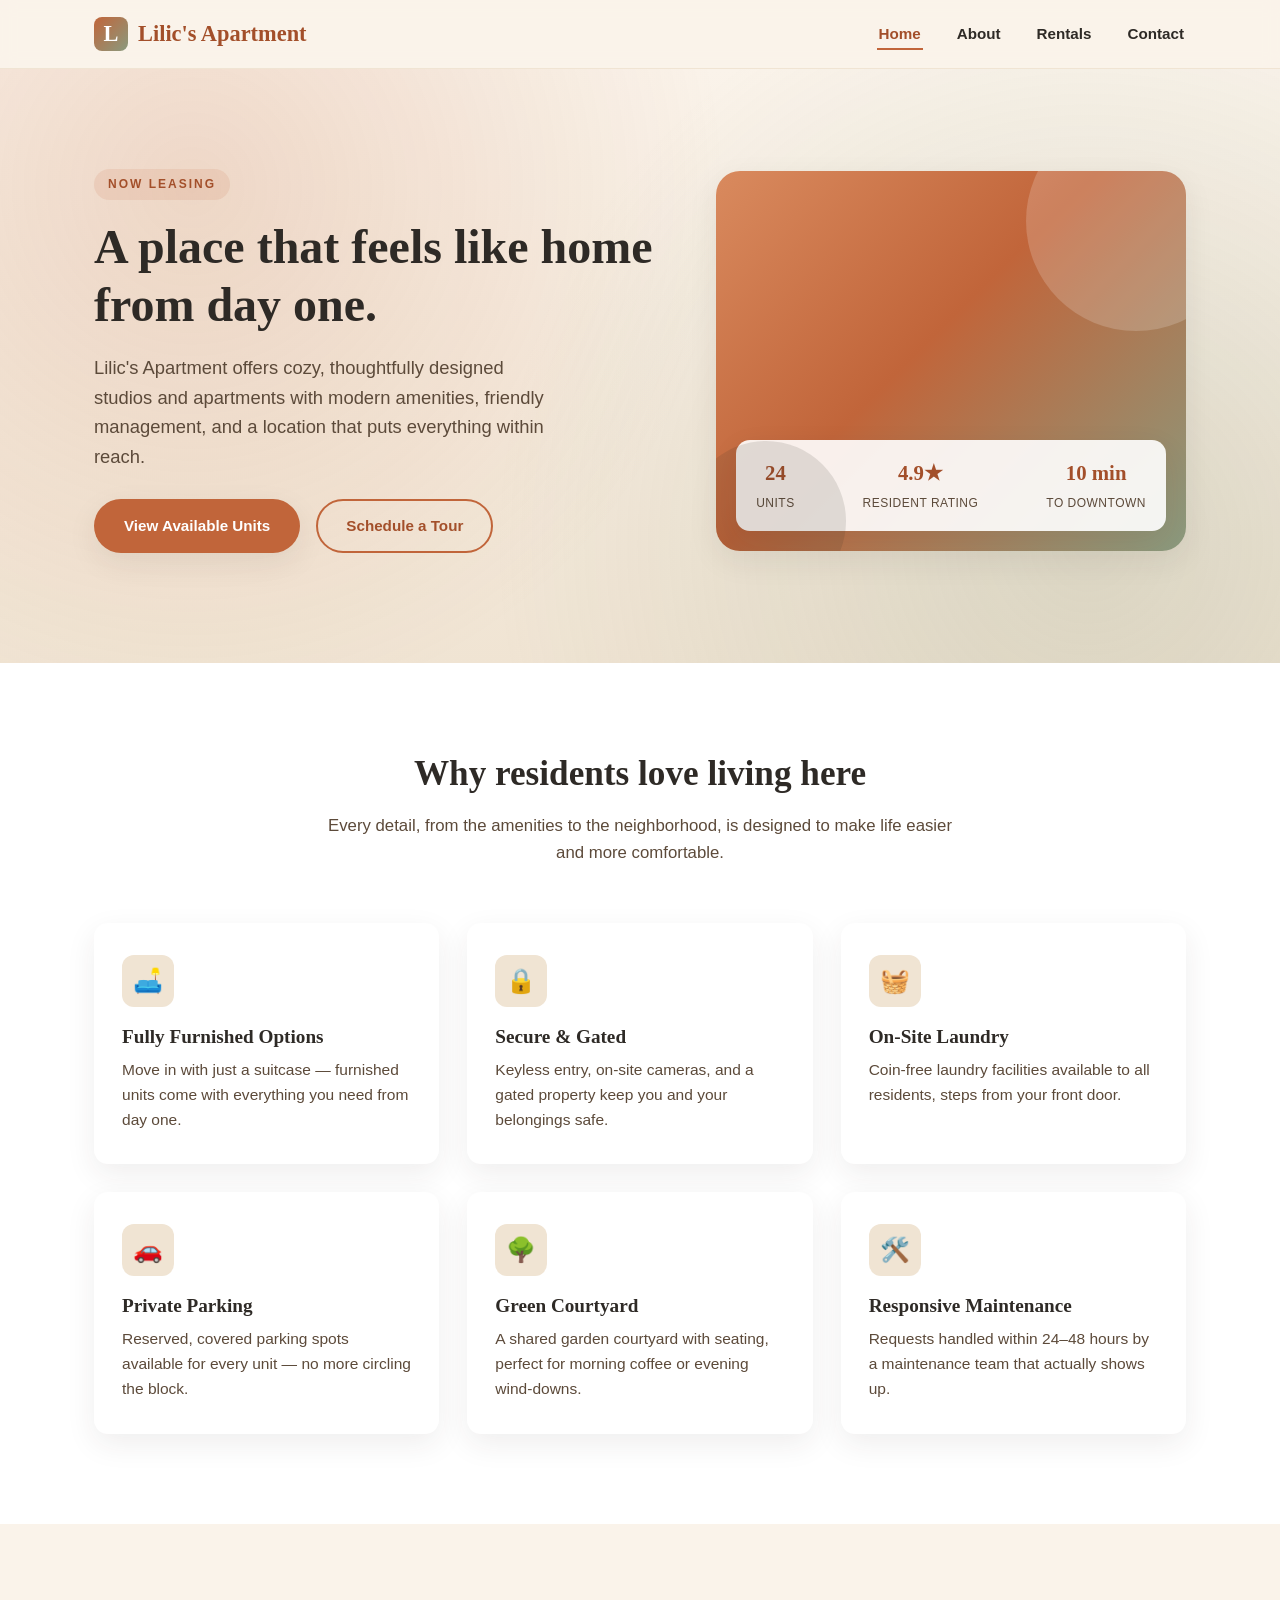
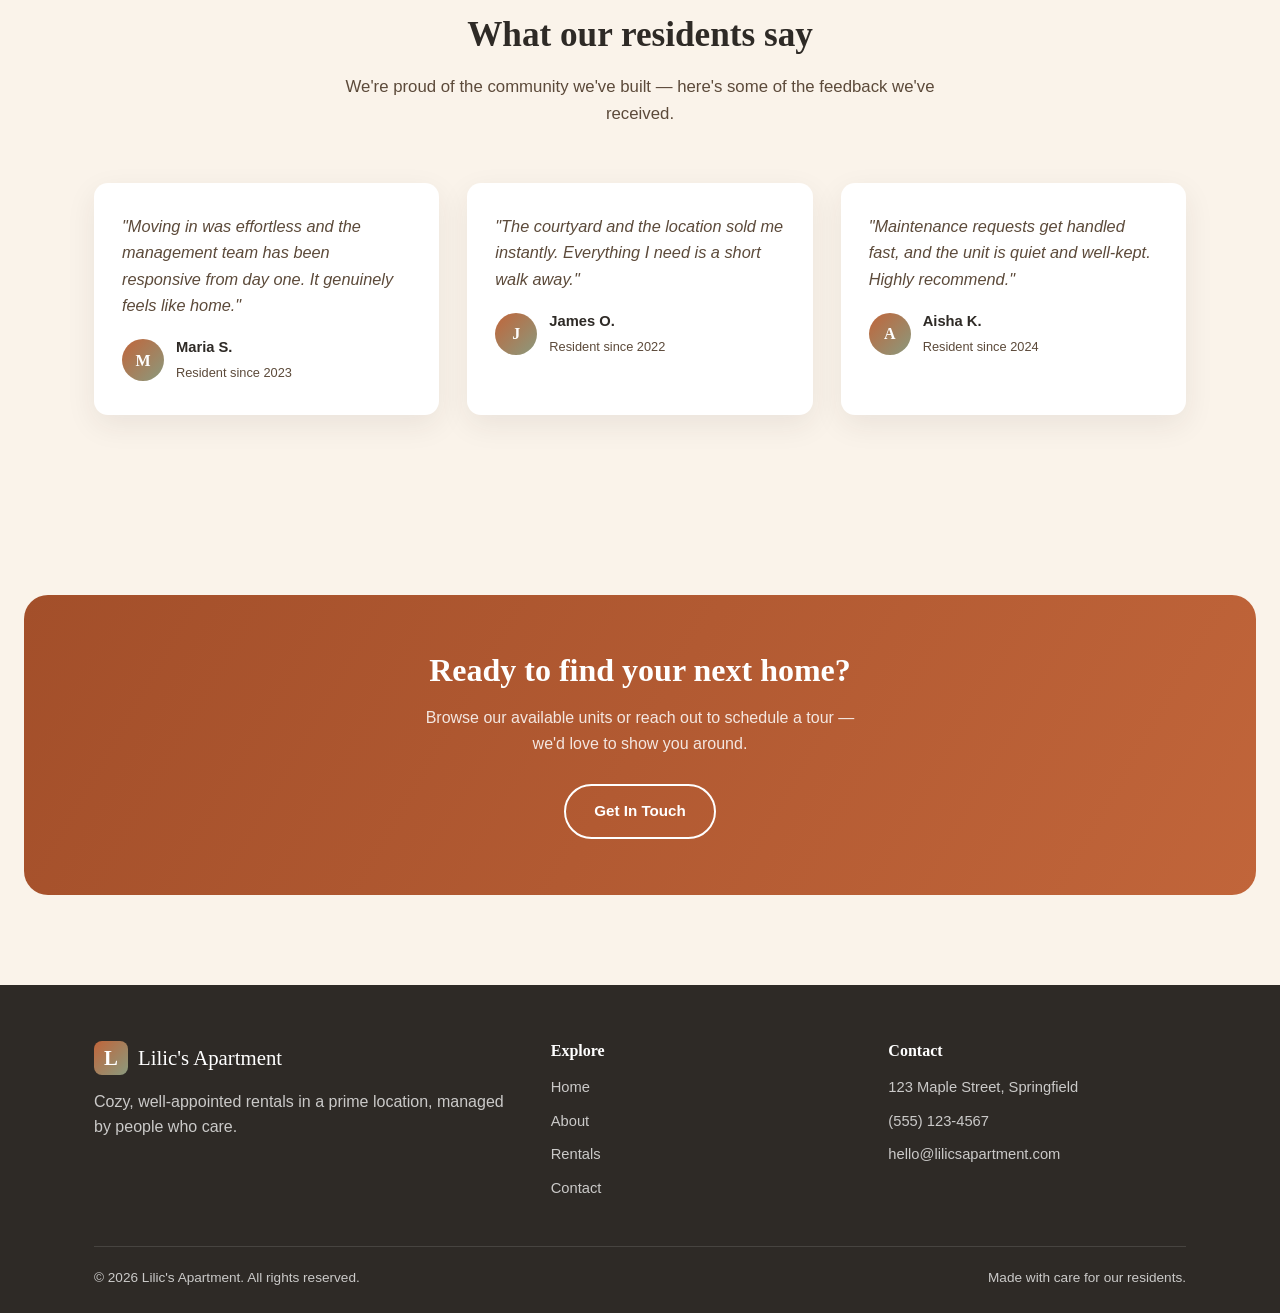
==== index.html @ 2bf209f0 "Build apartment website from scratch Static multi-page site with Home, About, Rentals, and Contact p" ====
<!DOCTYPE html>
<html lang="en">
<head>
  <meta charset="UTF-8">
  <meta name="viewport" content="width=device-width, initial-scale=1.0">
  <title>Lilic's Apartment — Comfortable Living, Right in the Heart of the City</title>
  <meta name="description" content="Lilic's Apartment offers cozy, well-appointed rental units with modern amenities in a prime location. Explore our studios, one-bedrooms, and two-bedrooms.">
  <link rel="stylesheet" href="css/style.css">
</head>
<body>

  <header class="site-header">
    <nav class="navbar">
      <a href="index.html" class="brand">
        <span class="brand-mark">L</span>
        Lilic's Apartment
      </a>
      <ul class="nav-links">
        <li><a href="index.html" class="active">Home</a></li>
        <li><a href="about.html">About</a></li>
        <li><a href="rentals.html">Rentals</a></li>
        <li><a href="contact.html">Contact</a></li>
      </ul>
      <button class="nav-toggle" aria-label="Toggle menu">
        <span></span><span></span><span></span>
      </button>
    </nav>
  </header>

  <main>
    <!-- Hero -->
    <section class="hero">
      <div class="container hero-inner">
        <div>
          <span class="eyebrow">Now Leasing</span>
          <h1>A place that feels like home from day one.</h1>
          <p class="lead">Lilic's Apartment offers cozy, thoughtfully designed studios and apartments with modern amenities, friendly management, and a location that puts everything within reach.</p>
          <div class="hero-cta">
            <a href="rentals.html" class="btn btn-primary">View Available Units</a>
            <a href="contact.html" class="btn btn-outline">Schedule a Tour</a>
          </div>
        </div>
        <div class="hero-art">
          <div class="hero-stats">
            <div>
              <strong>24</strong>
              <span>Units</span>
            </div>
            <div>
              <strong>4.9★</strong>
              <span>Resident Rating</span>
            </div>
            <div>
              <strong>10 min</strong>
              <span>To Downtown</span>
            </div>
          </div>
        </div>
      </div>
    </section>

    <!-- Features -->
    <section class="alt-bg">
      <div class="container">
        <div class="section-head">
          <h2>Why residents love living here</h2>
          <p>Every detail, from the amenities to the neighborhood, is designed to make life easier and more comfortable.</p>
        </div>
        <div class="grid grid-3">
          <div class="card">
            <div class="icon">🛋️</div>
            <h3>Fully Furnished Options</h3>
            <p>Move in with just a suitcase — furnished units come with everything you need from day one.</p>
          </div>
          <div class="card">
            <div class="icon">🔒</div>
            <h3>Secure & Gated</h3>
            <p>Keyless entry, on-site cameras, and a gated property keep you and your belongings safe.</p>
          </div>
          <div class="card">
            <div class="icon">🧺</div>
            <h3>On-Site Laundry</h3>
            <p>Coin-free laundry facilities available to all residents, steps from your front door.</p>
          </div>
          <div class="card">
            <div class="icon">🚗</div>
            <h3>Private Parking</h3>
            <p>Reserved, covered parking spots available for every unit — no more circling the block.</p>
          </div>
          <div class="card">
            <div class="icon">🌳</div>
            <h3>Green Courtyard</h3>
            <p>A shared garden courtyard with seating, perfect for morning coffee or evening wind-downs.</p>
          </div>
          <div class="card">
            <div class="icon">🛠️</div>
            <h3>Responsive Maintenance</h3>
            <p>Requests handled within 24–48 hours by a maintenance team that actually shows up.</p>
          </div>
        </div>
      </div>
    </section>

    <!-- Testimonials -->
    <section>
      <div class="container">
        <div class="section-head">
          <h2>What our residents say</h2>
          <p>We're proud of the community we've built — here's some of the feedback we've received.</p>
        </div>
        <div class="grid grid-3">
          <div class="testimonial">
            <p class="quote">"Moving in was effortless and the management team has been responsive from day one. It genuinely feels like home."</p>
            <div class="author">
              <div class="avatar">M</div>
              <div>
                <strong>Maria S.</strong>
                <span>Resident since 2023</span>
              </div>
            </div>
          </div>
          <div class="testimonial">
            <p class="quote">"The courtyard and the location sold me instantly. Everything I need is a short walk away."</p>
            <div class="author">
              <div class="avatar">J</div>
              <div>
                <strong>James O.</strong>
                <span>Resident since 2022</span>
              </div>
            </div>
          </div>
          <div class="testimonial">
            <p class="quote">"Maintenance requests get handled fast, and the unit is quiet and well-kept. Highly recommend."</p>
            <div class="author">
              <div class="avatar">A</div>
              <div>
                <strong>Aisha K.</strong>
                <span>Resident since 2024</span>
              </div>
            </div>
          </div>
        </div>
      </div>
    </section>

    <!-- CTA -->
    <section>
      <div class="cta-banner">
        <h2>Ready to find your next home?</h2>
        <p>Browse our available units or reach out to schedule a tour — we'd love to show you around.</p>
        <a href="contact.html" class="btn btn-outline">Get In Touch</a>
      </div>
    </section>
  </main>

  <footer class="site-footer">
    <div class="container">
      <div class="footer-grid">
        <div>
          <div class="footer-brand">
            <span class="brand-mark">L</span>
            Lilic's Apartment
          </div>
          <p>Cozy, well-appointed rentals in a prime location, managed by people who care.</p>
        </div>
        <div>
          <h4>Explore</h4>
          <ul>
            <li><a href="index.html">Home</a></li>
            <li><a href="about.html">About</a></li>
            <li><a href="rentals.html">Rentals</a></li>
            <li><a href="contact.html">Contact</a></li>
          </ul>
        </div>
        <div>
          <h4>Contact</h4>
          <ul>
            <li>123 Maple Street, Springfield</li>
            <li>(555) 123-4567</li>
            <li>hello@lilicsapartment.com</li>
          </ul>
        </div>
      </div>
      <div class="footer-bottom">
        <span>&copy; <span id="year"></span> Lilic's Apartment. All rights reserved.</span>
        <span>Made with care for our residents.</span>
      </div>
    </div>
  </footer>

  <script src="js/script.js"></script>
</body>
</html>
---- css/style.css ----
/* ===== Lilic's Apartment — shared styles ===== */

:root {
  --terracotta: #c1653a;
  --terracotta-dark: #a34f2a;
  --cream: #faf3ea;
  --cream-dark: #f0e4d3;
  --charcoal: #2e2a26;
  --brown: #5c4a3a;
  --sage: #8a9a7e;
  --white: #ffffff;
  --shadow: 0 10px 30px rgba(46, 42, 38, 0.08);
  --radius: 14px;
  --max-width: 1140px;
  --font-heading: 'Georgia', 'Times New Roman', serif;
  --font-body: -apple-system, BlinkMacSystemFont, 'Segoe UI', Roboto, Helvetica, Arial, sans-serif;
}

* {
  box-sizing: border-box;
}

html {
  scroll-behavior: smooth;
}

body {
  margin: 0;
  font-family: var(--font-body);
  color: var(--charcoal);
  background: var(--cream);
  line-height: 1.6;
}

img {
  max-width: 100%;
  display: block;
}

a {
  color: inherit;
  text-decoration: none;
}

h1, h2, h3, h4 {
  font-family: var(--font-heading);
  line-height: 1.2;
  margin: 0 0 0.5em;
}

p {
  margin: 0 0 1em;
}

.container {
  max-width: var(--max-width);
  margin: 0 auto;
  padding: 0 24px;
}

/* ===== Header / Nav ===== */

.site-header {
  position: sticky;
  top: 0;
  z-index: 100;
  background: rgba(250, 243, 234, 0.92);
  backdrop-filter: blur(8px);
  border-bottom: 1px solid var(--cream-dark);
}

.navbar {
  display: flex;
  align-items: center;
  justify-content: space-between;
  padding: 16px 24px;
  max-width: var(--max-width);
  margin: 0 auto;
}

.brand {
  display: flex;
  align-items: center;
  gap: 10px;
  font-family: var(--font-heading);
  font-size: 1.4rem;
  font-weight: bold;
  color: var(--terracotta-dark);
}

.brand-mark {
  width: 34px;
  height: 34px;
  border-radius: 8px;
  background: linear-gradient(135deg, var(--terracotta), var(--sage));
  display: inline-flex;
  align-items: center;
  justify-content: center;
  color: var(--white);
  font-family: var(--font-heading);
  font-weight: bold;
}

.nav-links {
  display: flex;
  gap: 32px;
  list-style: none;
  margin: 0;
  padding: 0;
}

.nav-links a {
  font-weight: 600;
  font-size: 0.95rem;
  padding: 6px 2px;
  border-bottom: 2px solid transparent;
  transition: border-color 0.2s ease, color 0.2s ease;
}

.nav-links a:hover,
.nav-links a.active {
  color: var(--terracotta-dark);
  border-color: var(--terracotta);
}

.nav-toggle {
  display: none;
  flex-direction: column;
  gap: 5px;
  background: none;
  border: none;
  cursor: pointer;
  padding: 6px;
}

.nav-toggle span {
  width: 26px;
  height: 2px;
  background: var(--charcoal);
  border-radius: 2px;
}

/* ===== Buttons ===== */

.btn {
  display: inline-block;
  padding: 13px 28px;
  border-radius: 999px;
  font-weight: 700;
  font-size: 0.95rem;
  cursor: pointer;
  border: 2px solid transparent;
  transition: transform 0.15s ease, box-shadow 0.15s ease, background 0.2s ease, color 0.2s ease;
}

.btn:hover {
  transform: translateY(-2px);
}

.btn-primary {
  background: var(--terracotta);
  color: var(--white);
  box-shadow: var(--shadow);
}

.btn-primary:hover {
  background: var(--terracotta-dark);
}

.btn-outline {
  background: transparent;
  border-color: var(--terracotta);
  color: var(--terracotta-dark);
}

.btn-outline:hover {
  background: var(--terracotta);
  color: var(--white);
}

.btn-block {
  width: 100%;
  text-align: center;
}

/* ===== Hero ===== */

.hero {
  position: relative;
  padding: 100px 0 110px;
  background:
    radial-gradient(circle at 15% 20%, rgba(193, 101, 58, 0.18), transparent 45%),
    radial-gradient(circle at 85% 80%, rgba(138, 154, 126, 0.22), transparent 50%),
    linear-gradient(180deg, var(--cream) 0%, var(--cream-dark) 100%);
  overflow: hidden;
}

.hero-inner {
  display: grid;
  grid-template-columns: 1.1fr 0.9fr;
  gap: 48px;
  align-items: center;
}

.eyebrow {
  display: inline-block;
  text-transform: uppercase;
  letter-spacing: 2px;
  font-size: 0.75rem;
  font-weight: 700;
  color: var(--terracotta-dark);
  background: rgba(193, 101, 58, 0.12);
  padding: 6px 14px;
  border-radius: 999px;
  margin-bottom: 18px;
}

.hero h1 {
  font-size: 3rem;
  color: var(--charcoal);
  margin-bottom: 20px;
}

.hero p.lead {
  font-size: 1.15rem;
  color: var(--brown);
  max-width: 46ch;
}

.hero-cta {
  display: flex;
  gap: 16px;
  margin-top: 28px;
  flex-wrap: wrap;
}

.hero-art {
  position: relative;
  height: 380px;
  border-radius: 24px;
  background: linear-gradient(135deg, #d98a5e 0%, var(--terracotta) 45%, var(--sage) 100%);
  box-shadow: var(--shadow);
  overflow: hidden;
}

.hero-art::before,
.hero-art::after {
  content: "";
  position: absolute;
  border-radius: 50%;
  background: rgba(255, 255, 255, 0.18);
}

.hero-art::before {
  width: 220px;
  height: 220px;
  top: -60px;
  right: -60px;
}

.hero-art::after {
  width: 160px;
  height: 160px;
  bottom: -50px;
  left: -30px;
  background: rgba(46, 42, 38, 0.12);
}

.hero-stats {
  position: absolute;
  bottom: 20px;
  left: 20px;
  right: 20px;
  display: flex;
  justify-content: space-between;
  background: rgba(255, 255, 255, 0.9);
  border-radius: 14px;
  padding: 16px 20px;
  box-shadow: var(--shadow);
}

.hero-stats div {
  text-align: center;
}

.hero-stats strong {
  display: block;
  font-size: 1.3rem;
  color: var(--terracotta-dark);
  font-family: var(--font-heading);
}

.hero-stats span {
  font-size: 0.75rem;
  color: var(--brown);
  text-transform: uppercase;
  letter-spacing: 0.5px;
}

/* ===== Sections ===== */

section {
  padding: 90px 0;
}

.section-head {
  text-align: center;
  max-width: 640px;
  margin: 0 auto 56px;
}

.section-head h2 {
  font-size: 2.2rem;
  color: var(--charcoal);
}

.section-head p {
  color: var(--brown);
  font-size: 1.05rem;
}

.alt-bg {
  background: var(--white);
}

/* ===== Feature / Card Grid ===== */

.grid {
  display: grid;
  gap: 28px;
}

.grid-3 {
  grid-template-columns: repeat(3, 1fr);
}

.grid-2 {
  grid-template-columns: repeat(2, 1fr);
}

.card {
  background: var(--white);
  border-radius: var(--radius);
  padding: 32px 28px;
  box-shadow: var(--shadow);
  transition: transform 0.2s ease, box-shadow 0.2s ease;
}

.card:hover {
  transform: translateY(-6px);
  box-shadow: 0 18px 40px rgba(46, 42, 38, 0.12);
}

.card .icon {
  width: 52px;
  height: 52px;
  border-radius: 12px;
  background: var(--cream-dark);
  display: flex;
  align-items: center;
  justify-content: center;
  font-size: 1.5rem;
  margin-bottom: 18px;
}

.card h3 {
  font-size: 1.2rem;
  margin-bottom: 10px;
}

.card p {
  color: var(--brown);
  font-size: 0.97rem;
  margin-bottom: 0;
}

/* ===== Rentals / Unit Cards ===== */

.unit-card {
  background: var(--white);
  border-radius: var(--radius);
  overflow: hidden;
  box-shadow: var(--shadow);
  display: flex;
  flex-direction: column;
  transition: transform 0.2s ease;
}

.unit-card:hover {
  transform: translateY(-6px);
}

.unit-photo {
  height: 190px;
  background: linear-gradient(135deg, var(--sage), var(--terracotta));
  position: relative;
}

.unit-photo span.tag {
  position: absolute;
  top: 14px;
  left: 14px;
  background: rgba(255, 255, 255, 0.92);
  color: var(--terracotta-dark);
  font-weight: 700;
  font-size: 0.75rem;
  text-transform: uppercase;
  letter-spacing: 0.5px;
  padding: 6px 12px;
  border-radius: 999px;
}

.unit-body {
  padding: 24px 26px 28px;
  flex: 1;
  display: flex;
  flex-direction: column;
}

.unit-price {
  color: var(--terracotta-dark);
  font-family: var(--font-heading);
  font-size: 1.5rem;
  margin-bottom: 4px;
}

.unit-price small {
  font-size: 0.85rem;
  color: var(--brown);
  font-family: var(--font-body);
  font-weight: 400;
}

.unit-meta {
  display: flex;
  gap: 16px;
  margin: 12px 0 16px;
  font-size: 0.88rem;
  color: var(--brown);
  flex-wrap: wrap;
}

.unit-features {
  list-style: none;
  padding: 0;
  margin: 0 0 20px;
  font-size: 0.9rem;
  color: var(--brown);
}

.unit-features li {
  padding: 4px 0;
  padding-left: 22px;
  position: relative;
}

.unit-features li::before {
  content: "✓";
  position: absolute;
  left: 0;
  color: var(--sage);
  font-weight: bold;
}

.unit-body .btn {
  margin-top: auto;
}

/* ===== Testimonials ===== */

.testimonial {
  background: var(--white);
  border-radius: var(--radius);
  padding: 30px 28px;
  box-shadow: var(--shadow);
}

.testimonial p.quote {
  font-style: italic;
  color: var(--brown);
  font-size: 1.02rem;
}

.testimonial .author {
  display: flex;
  align-items: center;
  gap: 12px;
  margin-top: 18px;
}

.avatar {
  width: 42px;
  height: 42px;
  border-radius: 50%;
  background: linear-gradient(135deg, var(--terracotta), var(--sage));
  color: var(--white);
  display: flex;
  align-items: center;
  justify-content: center;
  font-weight: 700;
  font-family: var(--font-heading);
}

.author strong {
  display: block;
  font-size: 0.92rem;
}

.author span {
  font-size: 0.8rem;
  color: var(--brown);
}

/* ===== CTA Banner ===== */

.cta-banner {
  background: linear-gradient(120deg, var(--terracotta-dark), var(--terracotta));
  color: var(--white);
  border-radius: 24px;
  padding: 56px 48px;
  text-align: center;
  margin: 0 24px;
}

.cta-banner h2 {
  color: var(--white);
  font-size: 2rem;
}

.cta-banner p {
  color: rgba(255, 255, 255, 0.85);
  max-width: 50ch;
  margin: 0 auto 28px;
}

.cta-banner .btn-outline {
  border-color: var(--white);
  color: var(--white);
}

.cta-banner .btn-outline:hover {
  background: var(--white);
  color: var(--terracotta-dark);
}

/* ===== About page ===== */

.about-grid {
  display: grid;
  grid-template-columns: 0.9fr 1.1fr;
  gap: 56px;
  align-items: center;
}

.about-art {
  height: 420px;
  border-radius: 24px;
  background: linear-gradient(160deg, var(--sage), var(--cream-dark) 60%, var(--terracotta));
  box-shadow: var(--shadow);
}

.values-list {
  list-style: none;
  padding: 0;
  margin: 24px 0;
}

.values-list li {
  display: flex;
  gap: 14px;
  padding: 14px 0;
  border-bottom: 1px solid var(--cream-dark);
}

.values-list li:last-child {
  border-bottom: none;
}

.values-list .num {
  font-family: var(--font-heading);
  font-weight: bold;
  color: var(--terracotta-dark);
  font-size: 1.1rem;
}

.timeline {
  display: grid;
  grid-template-columns: repeat(4, 1fr);
  gap: 24px;
  text-align: center;
}

.timeline .year {
  font-family: var(--font-heading);
  color: var(--terracotta-dark);
  font-size: 1.4rem;
  margin-bottom: 6px;
}

/* ===== Contact page ===== */

.contact-grid {
  display: grid;
  grid-template-columns: 1fr 1fr;
  gap: 48px;
  align-items: start;
}

.contact-form {
  background: var(--white);
  border-radius: var(--radius);
  padding: 36px;
  box-shadow: var(--shadow);
}

.form-row {
  display: grid;
  grid-template-columns: 1fr 1fr;
  gap: 16px;
}

.field {
  margin-bottom: 18px;
}

.field label {
  display: block;
  font-size: 0.85rem;
  font-weight: 700;
  margin-bottom: 6px;
  color: var(--brown);
}

.field input,
.field select,
.field textarea {
  width: 100%;
  padding: 12px 14px;
  border-radius: 10px;
  border: 1.5px solid var(--cream-dark);
  background: var(--cream);
  font-family: var(--font-body);
  font-size: 0.95rem;
  color: var(--charcoal);
  transition: border-color 0.2s ease;
}

.field input:focus,
.field select:focus,
.field textarea:focus {
  outline: none;
  border-color: var(--terracotta);
}

.field textarea {
  min-height: 120px;
  resize: vertical;
}

.form-note {
  font-size: 0.85rem;
  color: var(--sage);
  margin-top: 14px;
  display: none;
}

.form-note.visible {
  display: block;
}

.info-card {
  background: var(--white);
  border-radius: var(--radius);
  padding: 26px 28px;
  box-shadow: var(--shadow);
  margin-bottom: 20px;
  display: flex;
  gap: 16px;
}

.info-card .icon {
  width: 46px;
  height: 46px;
  border-radius: 10px;
  background: var(--cream-dark);
  display: flex;
  align-items: center;
  justify-content: center;
  font-size: 1.3rem;
  flex-shrink: 0;
}

.info-card h4 {
  margin-bottom: 4px;
}

.info-card p {
  color: var(--brown);
  font-size: 0.92rem;
  margin: 0;
}

.map-frame {
  border-radius: var(--radius);
  overflow: hidden;
  box-shadow: var(--shadow);
  border: none;
  width: 100%;
  height: 260px;
}

/* ===== FAQ ===== */

.faq-item {
  background: var(--white);
  border-radius: var(--radius);
  box-shadow: var(--shadow);
  margin-bottom: 14px;
  overflow: hidden;
}

.faq-question {
  width: 100%;
  text-align: left;
  background: none;
  border: none;
  padding: 20px 24px;
  font-family: var(--font-heading);
  font-size: 1.05rem;
  font-weight: bold;
  cursor: pointer;
  display: flex;
  justify-content: space-between;
  align-items: center;
  color: var(--charcoal);
}

.faq-question .plus {
  color: var(--terracotta);
  font-size: 1.4rem;
  transition: transform 0.2s ease;
}

.faq-item.open .faq-question .plus {
  transform: rotate(45deg);
}

.faq-answer {
  max-height: 0;
  overflow: hidden;
  transition: max-height 0.25s ease;
  padding: 0 24px;
}

.faq-item.open .faq-answer {
  max-height: 300px;
  padding: 0 24px 20px;
}

.faq-answer p {
  color: var(--brown);
  margin: 0;
}

/* ===== Footer ===== */

.site-footer {
  background: var(--charcoal);
  color: rgba(255, 255, 255, 0.75);
  padding: 56px 0 24px;
}

.footer-grid {
  display: grid;
  grid-template-columns: 1.4fr 1fr 1fr;
  gap: 40px;
  margin-bottom: 36px;
}

.footer-grid h4 {
  color: var(--white);
  font-size: 1rem;
  margin-bottom: 16px;
}

.footer-grid ul {
  list-style: none;
  padding: 0;
  margin: 0;
}

.footer-grid li {
  margin-bottom: 10px;
  font-size: 0.92rem;
}

.footer-grid a:hover {
  color: var(--terracotta);
}

.footer-brand {
  display: flex;
  align-items: center;
  gap: 10px;
  font-family: var(--font-heading);
  font-size: 1.3rem;
  color: var(--white);
  margin-bottom: 14px;
}

.footer-bottom {
  border-top: 1px solid rgba(255, 255, 255, 0.12);
  padding-top: 20px;
  font-size: 0.85rem;
  display: flex;
  justify-content: space-between;
  flex-wrap: wrap;
  gap: 10px;
}

/* ===== Utilities ===== */

.text-center {
  text-align: center;
}

.mt-40 {
  margin-top: 40px;
}

/* ===== Responsive ===== */

@media (max-width: 900px) {
  .hero-inner,
  .about-grid,
  .contact-grid {
    grid-template-columns: 1fr;
  }

  .hero-art,
  .about-art {
    height: 280px;
  }

  .grid-3 {
    grid-template-columns: repeat(2, 1fr);
  }

  .footer-grid {
    grid-template-columns: 1fr 1fr;
  }

  .timeline {
    grid-template-columns: repeat(2, 1fr);
  }
}

@media (max-width: 680px) {
  .nav-links {
    position: absolute;
    top: 100%;
    left: 0;
    right: 0;
    background: var(--cream);
    flex-direction: column;
    gap: 0;
    display: none;
    border-bottom: 1px solid var(--cream-dark);
  }

  .nav-links.open {
    display: flex;
  }

  .nav-links li {
    width: 100%;
  }

  .nav-links a {
    display: block;
    padding: 16px 24px;
    border-bottom: 1px solid var(--cream-dark);
  }

  .nav-toggle {
    display: flex;
  }

  .hero {
    padding: 60px 0 80px;
  }

  .hero h1 {
    font-size: 2.2rem;
  }

  .grid-3,
  .grid-2,
  .form-row,
  .footer-grid {
    grid-template-columns: 1fr;
  }

  .cta-banner {
    margin: 0 16px;
    padding: 40px 24px;
  }

  section {
    padding: 60px 0;
  }
}
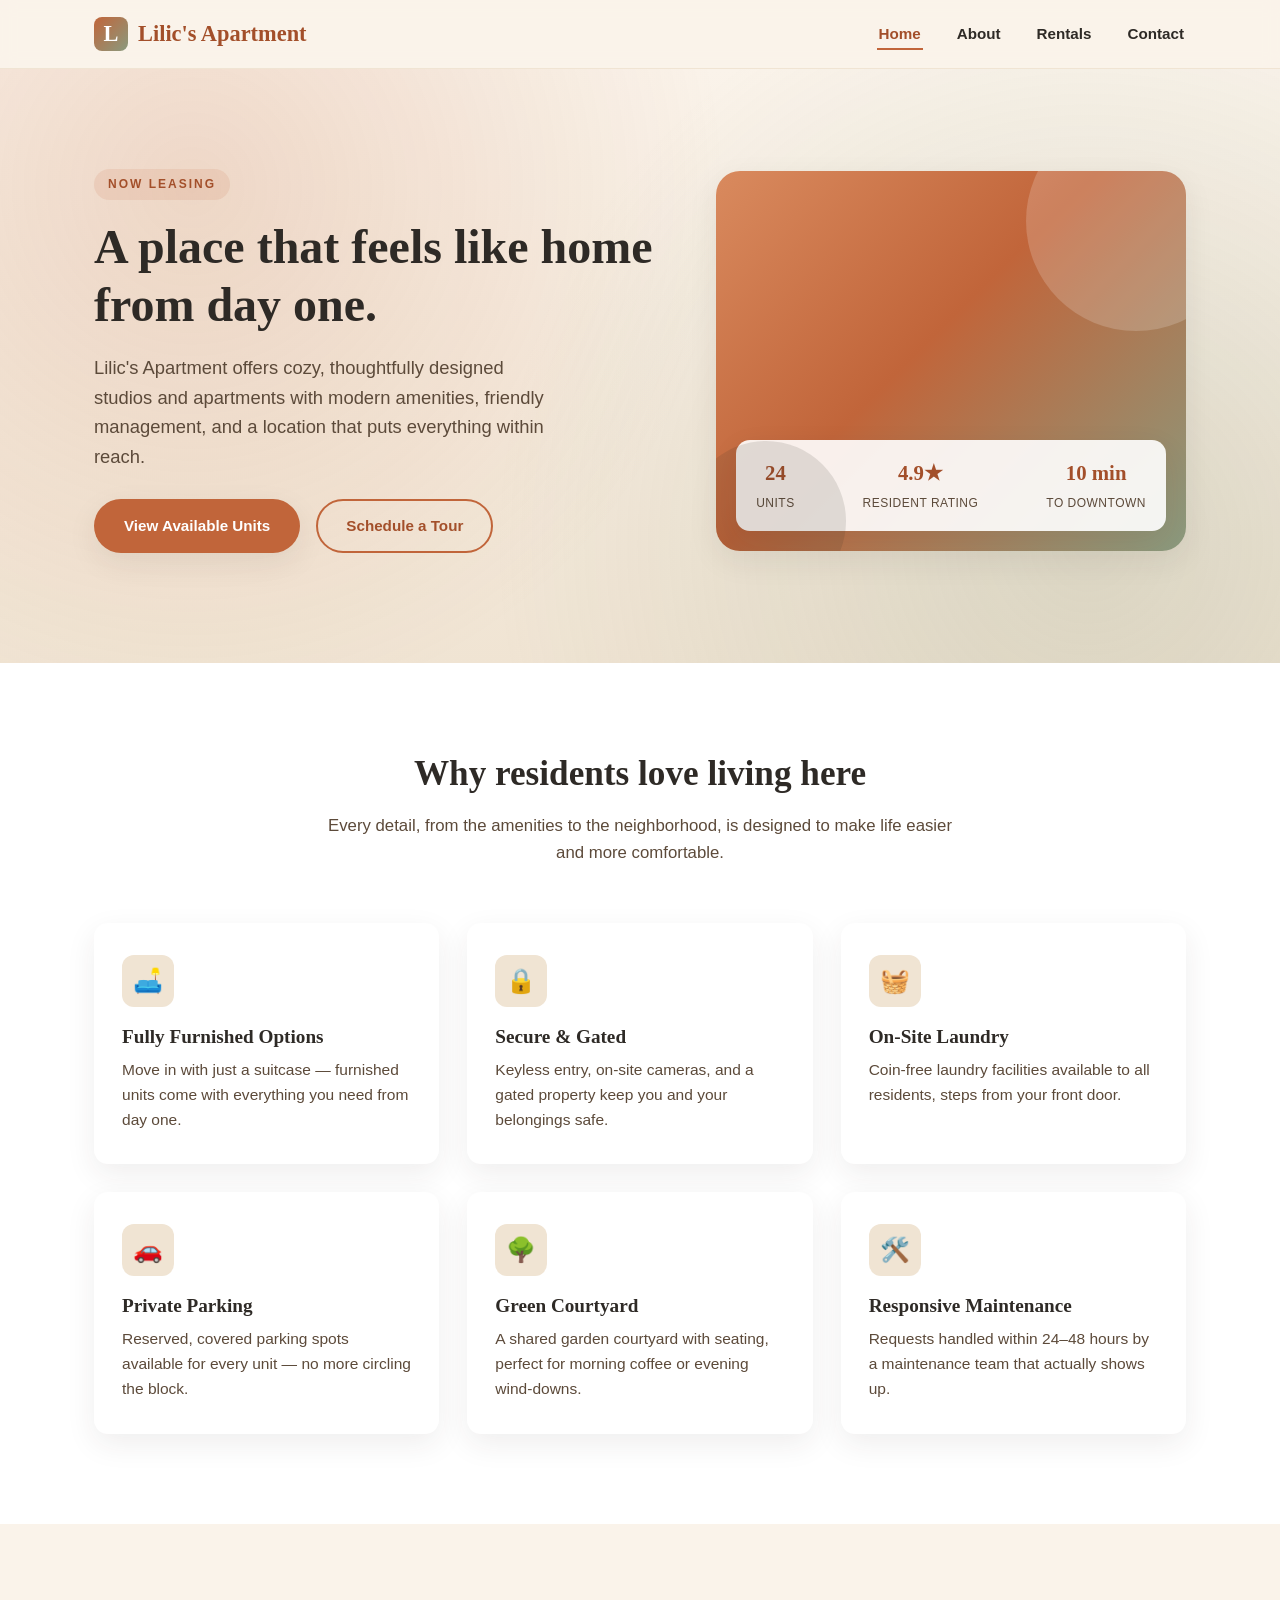
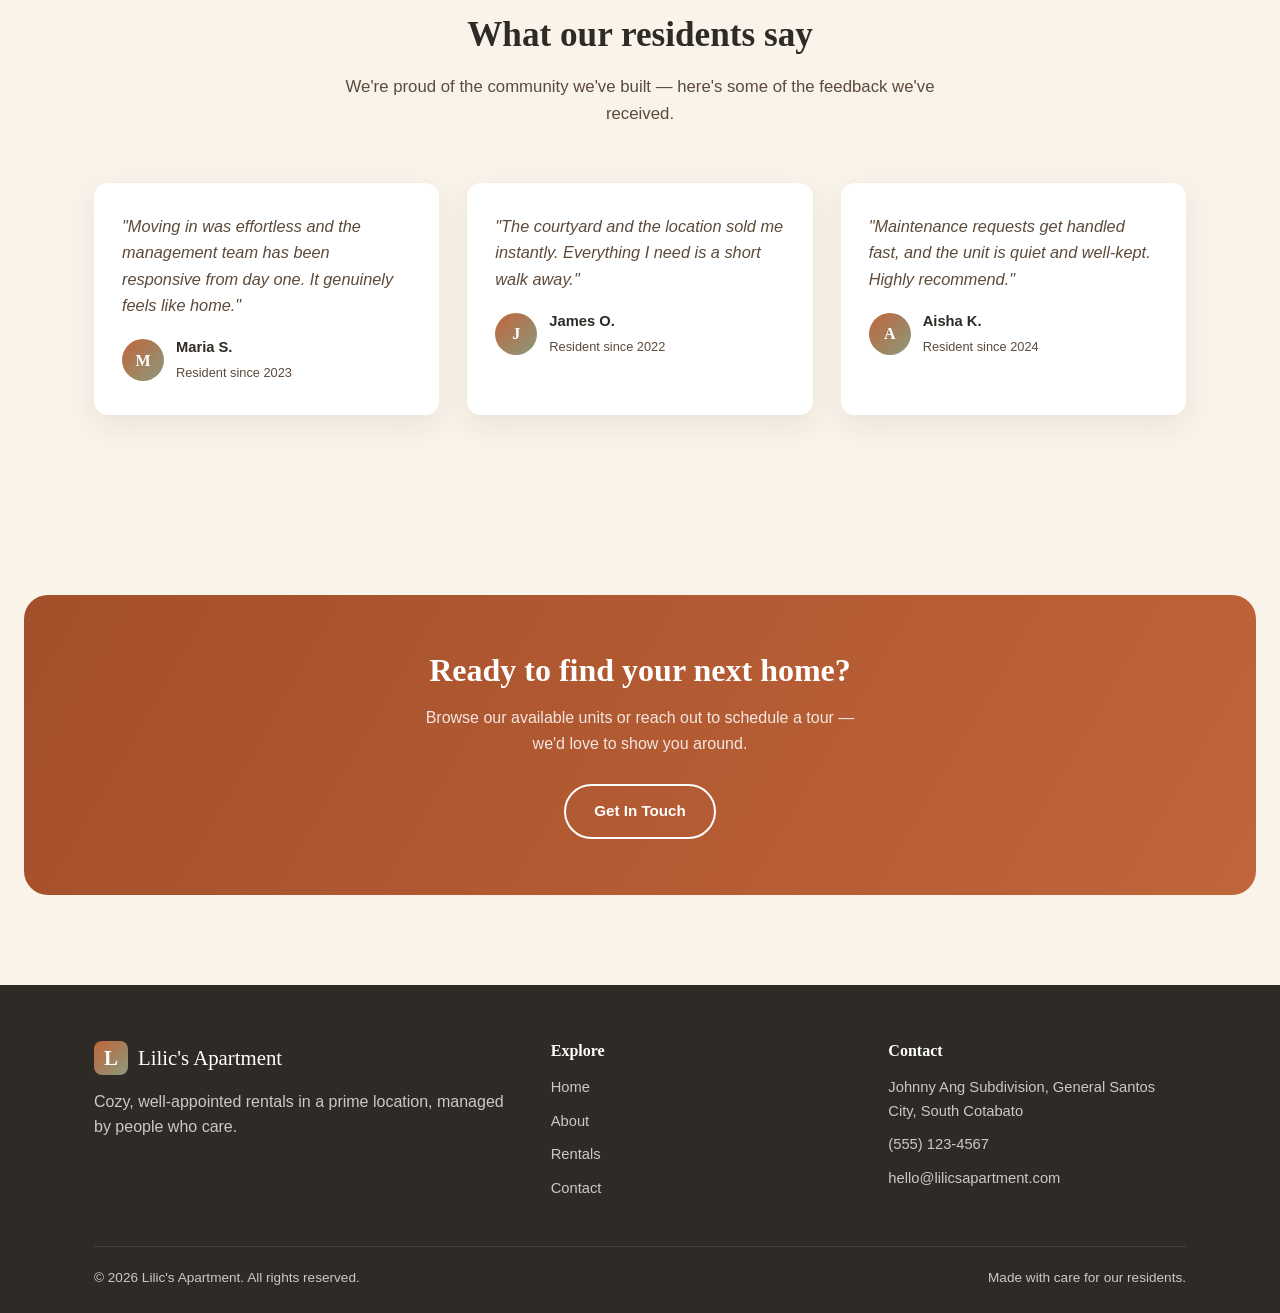
==== commit f2e6d9a4: "Add unit addresses and map links Studio room has its own address; 1BR and 2BR units share the Johnny" ====
--- a/index.html
+++ b/index.html
@@ -175,7 +175,7 @@
         <div>
           <h4>Contact</h4>
           <ul>
-            <li>123 Maple Street, Springfield</li>
+            <li>Johnny Ang Subdivision, General Santos City, South Cotabato</li>
             <li>(555) 123-4567</li>
             <li>hello@lilicsapartment.com</li>
           </ul>
--- a/css/style.css
+++ b/css/style.css
@@ -330,6 +330,10 @@
   gap: 28px;
 }
 
+.grid-4 {
+  grid-template-columns: repeat(4, 1fr);
+}
+
 .grid-3 {
   grid-template-columns: repeat(3, 1fr);
 }
@@ -842,6 +846,7 @@
     height: 280px;
   }
 
+  .grid-4,
   .grid-3 {
     grid-template-columns: repeat(2, 1fr);
   }
@@ -894,6 +899,7 @@
     font-size: 2.2rem;
   }
 
+  .grid-4,
   .grid-3,
   .grid-2,
   .form-row,
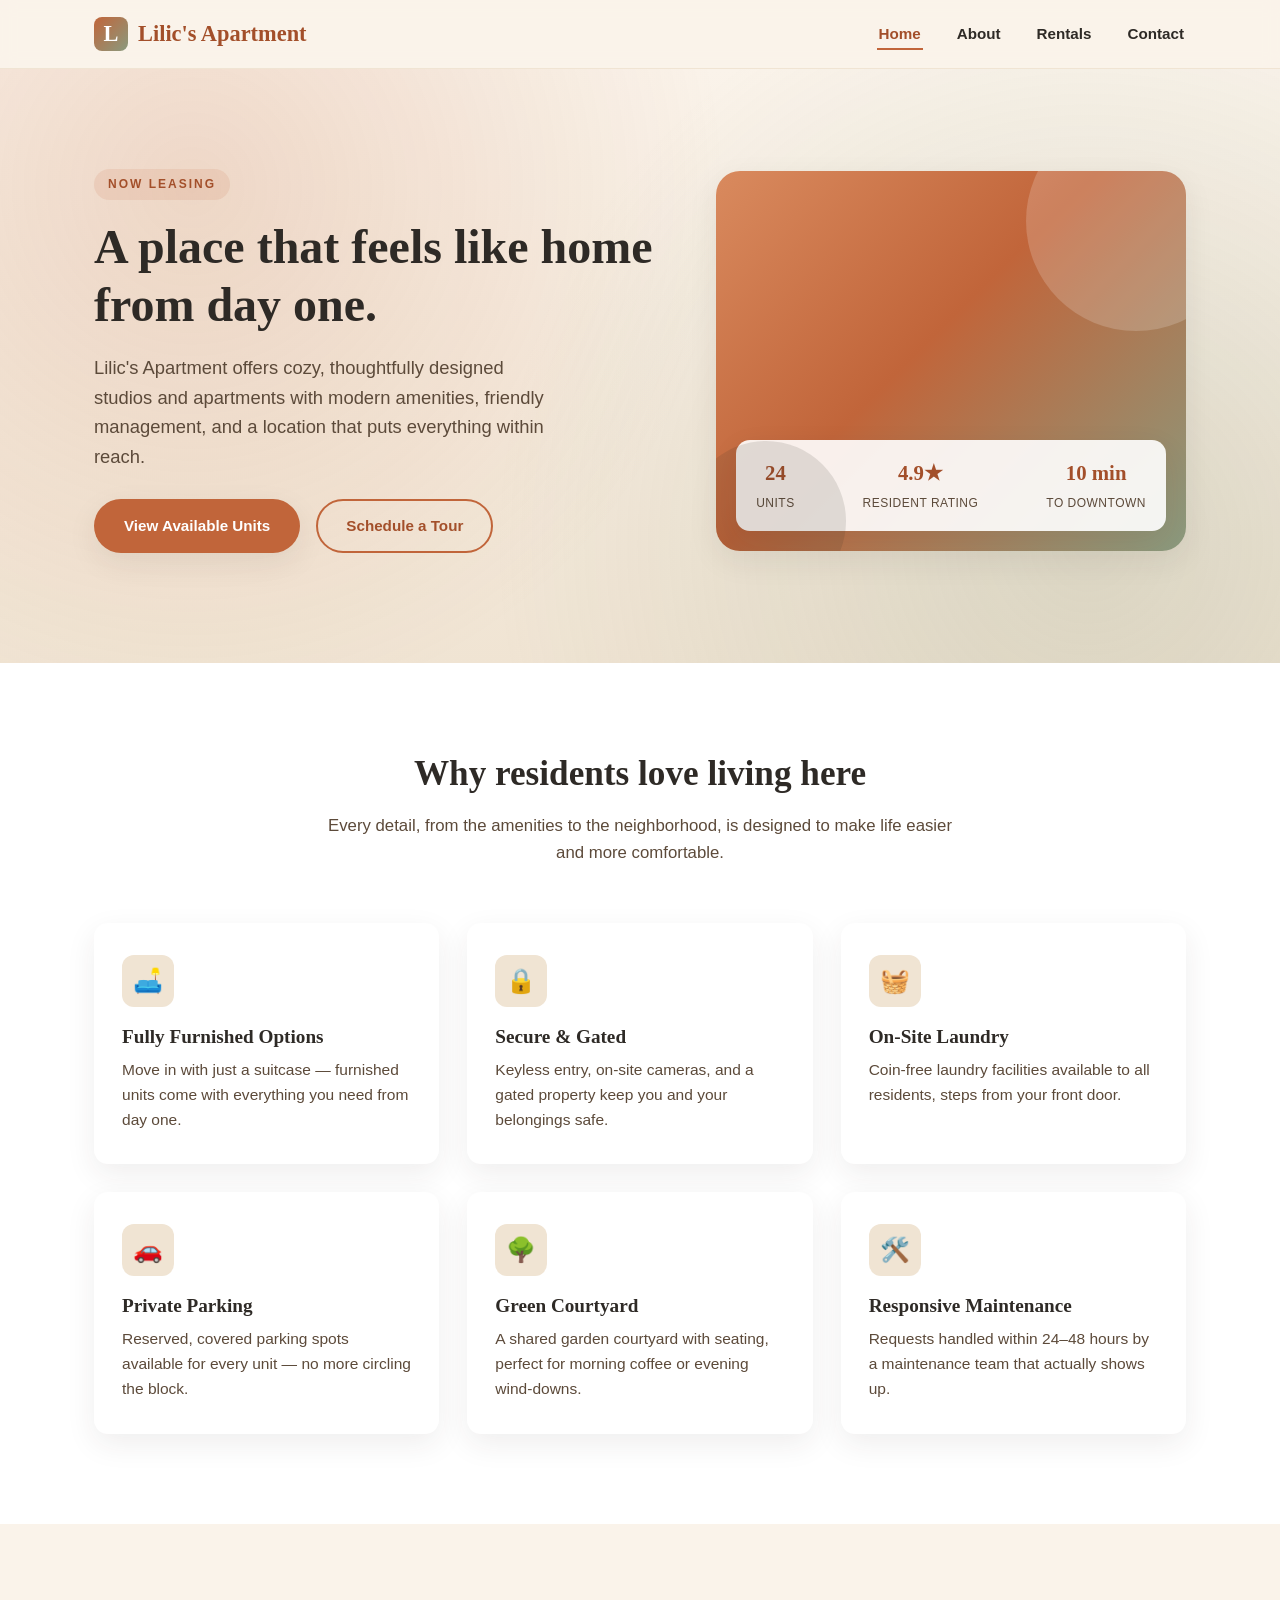
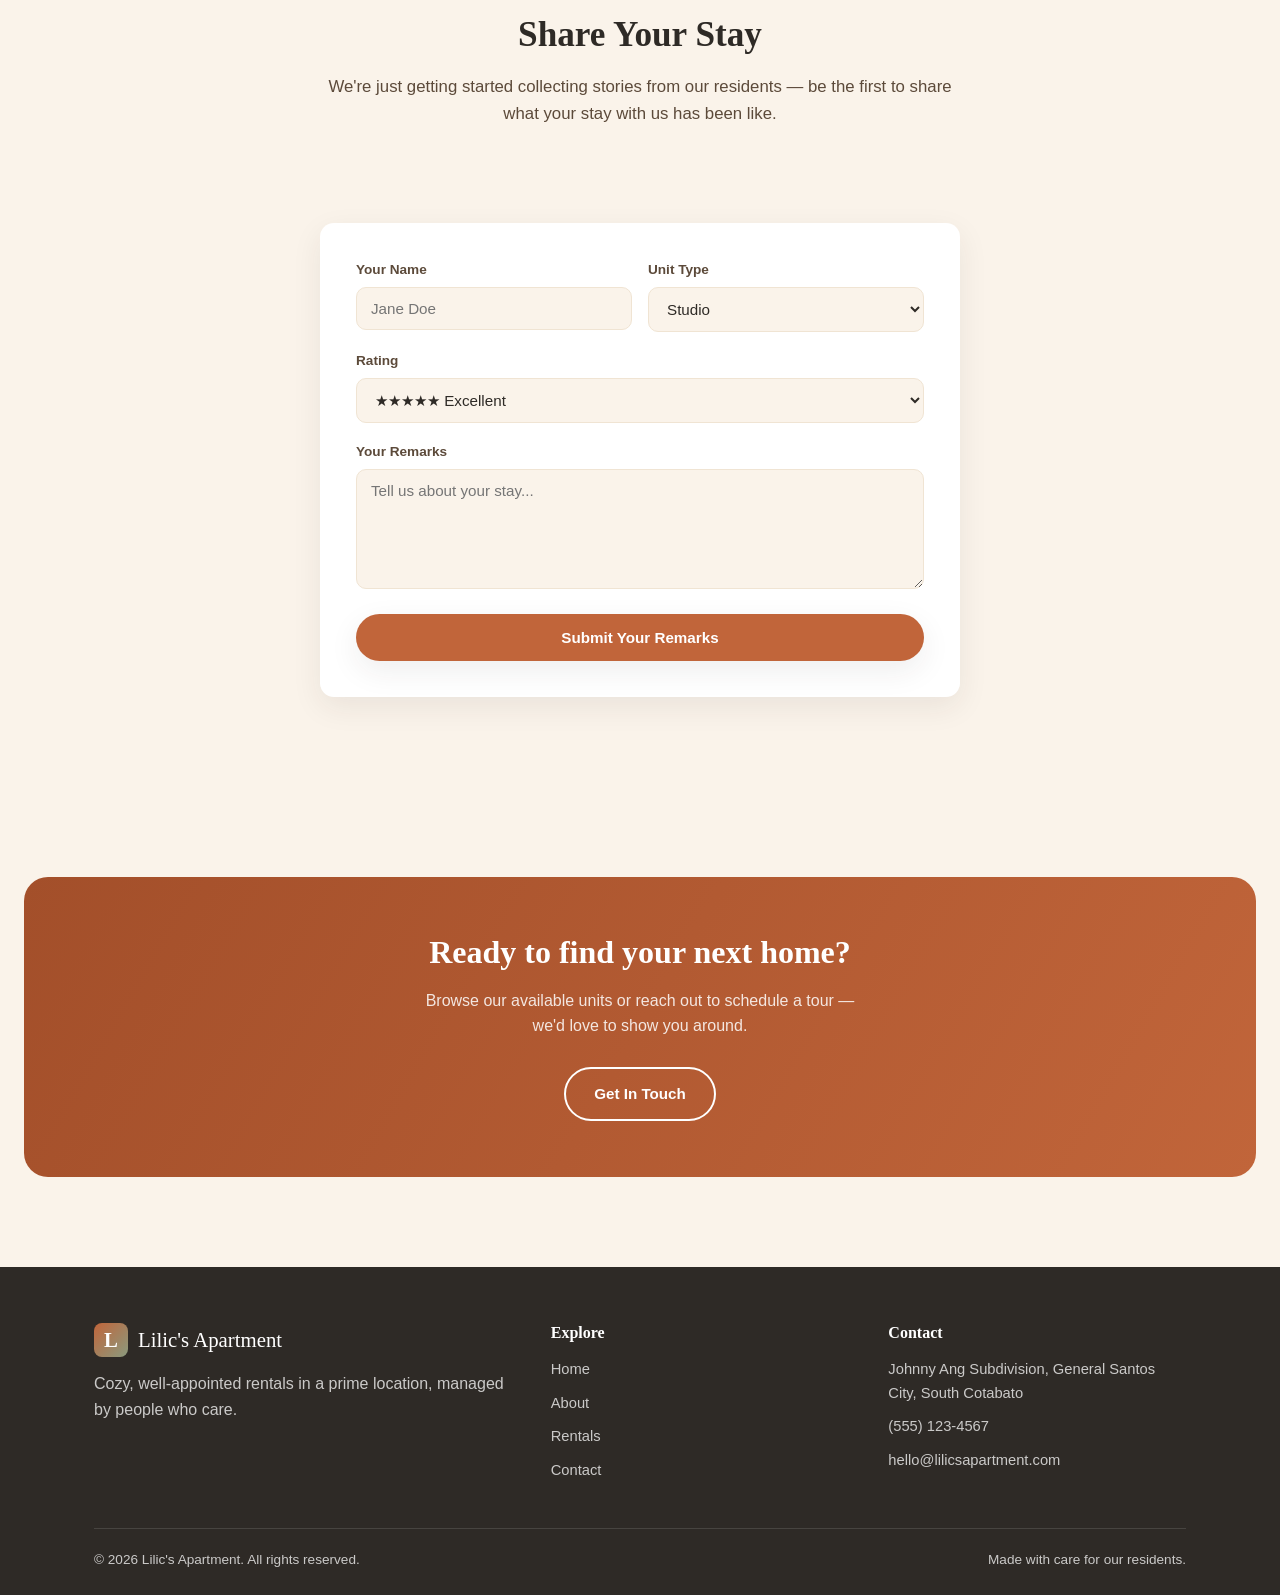
==== commit 2410c51a: "Replace fake testimonials with a tenant remarks submission form Adds a "Share Your Stay" section on " ====
--- a/index.html
+++ b/index.html
@@ -105,41 +105,43 @@
     <section>
       <div class="container">
         <div class="section-head">
-          <h2>What our residents say</h2>
-          <p>We're proud of the community we've built — here's some of the feedback we've received.</p>
+          <h2>Share Your Stay</h2>
+          <p>We're just getting started collecting stories from our residents — be the first to share what your stay with us has been like.</p>
         </div>
-        <div class="grid grid-3">
-          <div class="testimonial">
-            <p class="quote">"Moving in was effortless and the management team has been responsive from day one. It genuinely feels like home."</p>
-            <div class="author">
-              <div class="avatar">M</div>
-              <div>
-                <strong>Maria S.</strong>
-                <span>Resident since 2023</span>
-              </div>
+        <div id="testimonial-list" class="grid grid-3" style="margin-bottom: 40px;"></div>
+        <form class="contact-form" id="testimonial-form" style="max-width: 640px; margin: 0 auto;">
+          <div class="form-row">
+            <div class="field">
+              <label for="t-name">Your Name</label>
+              <input type="text" id="t-name" name="name" placeholder="Jane Doe" required>
+            </div>
+            <div class="field">
+              <label for="t-unit">Unit Type</label>
+              <select id="t-unit" name="unit">
+                <option>Studio</option>
+                <option>1 Bedroom</option>
+                <option>2 Bedroom (w/o Balcony)</option>
+                <option>2 Bedroom (with Balcony)</option>
+              </select>
             </div>
           </div>
-          <div class="testimonial">
-            <p class="quote">"The courtyard and the location sold me instantly. Everything I need is a short walk away."</p>
-            <div class="author">
-              <div class="avatar">J</div>
-              <div>
-                <strong>James O.</strong>
-                <span>Resident since 2022</span>
-              </div>
-            </div>
+          <div class="field">
+            <label for="t-rating">Rating</label>
+            <select id="t-rating" name="rating">
+              <option value="5">★★★★★ Excellent</option>
+              <option value="4">★★★★☆ Great</option>
+              <option value="3">★★★☆☆ Good</option>
+              <option value="2">★★☆☆☆ Fair</option>
+              <option value="1">★☆☆☆☆ Poor</option>
+            </select>
           </div>
-          <div class="testimonial">
-            <p class="quote">"Maintenance requests get handled fast, and the unit is quiet and well-kept. Highly recommend."</p>
-            <div class="author">
-              <div class="avatar">A</div>
-              <div>
-                <strong>Aisha K.</strong>
-                <span>Resident since 2024</span>
-              </div>
-            </div>
+          <div class="field">
+            <label for="t-message">Your Remarks</label>
+            <textarea id="t-message" name="message" placeholder="Tell us about your stay..." required></textarea>
           </div>
-        </div>
+          <button type="submit" class="btn btn-primary btn-block">Submit Your Remarks</button>
+          <p class="form-note" id="testimonial-note"></p>
+        </form>
       </div>
     </section>
 
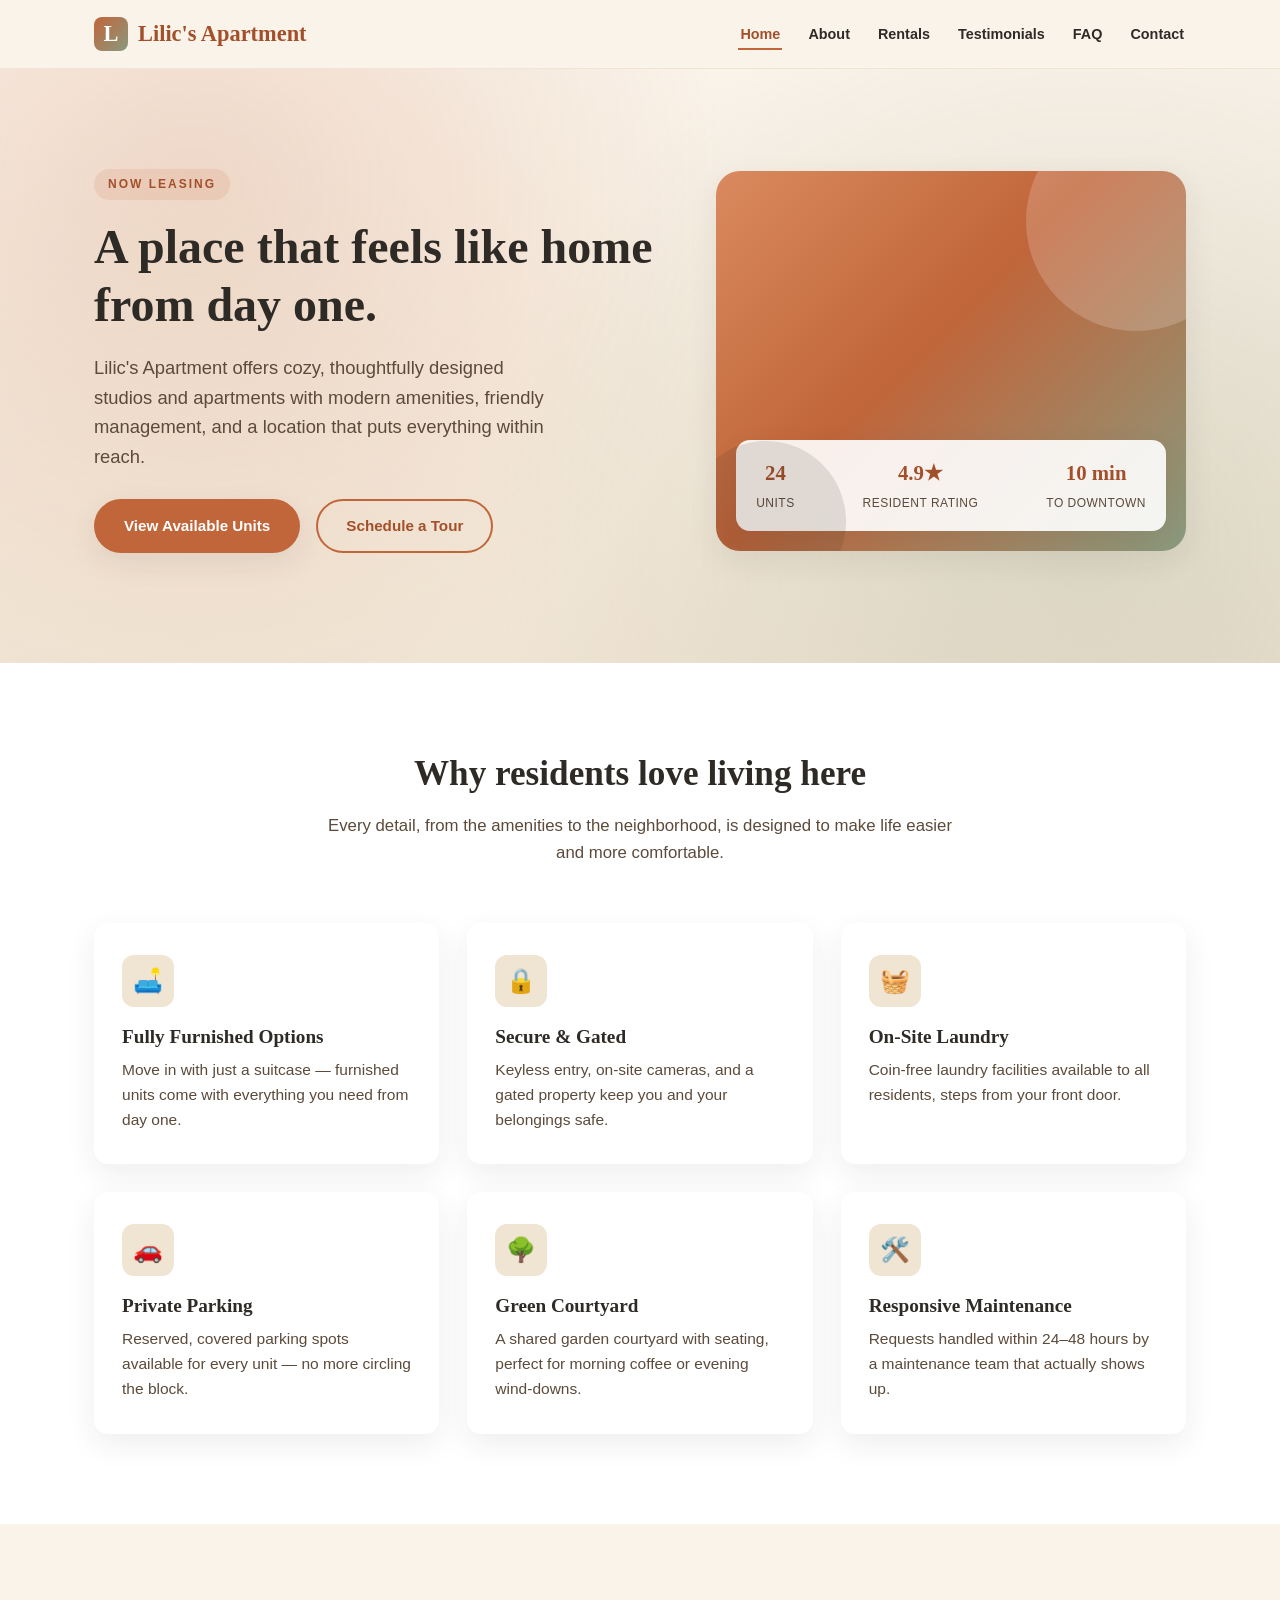
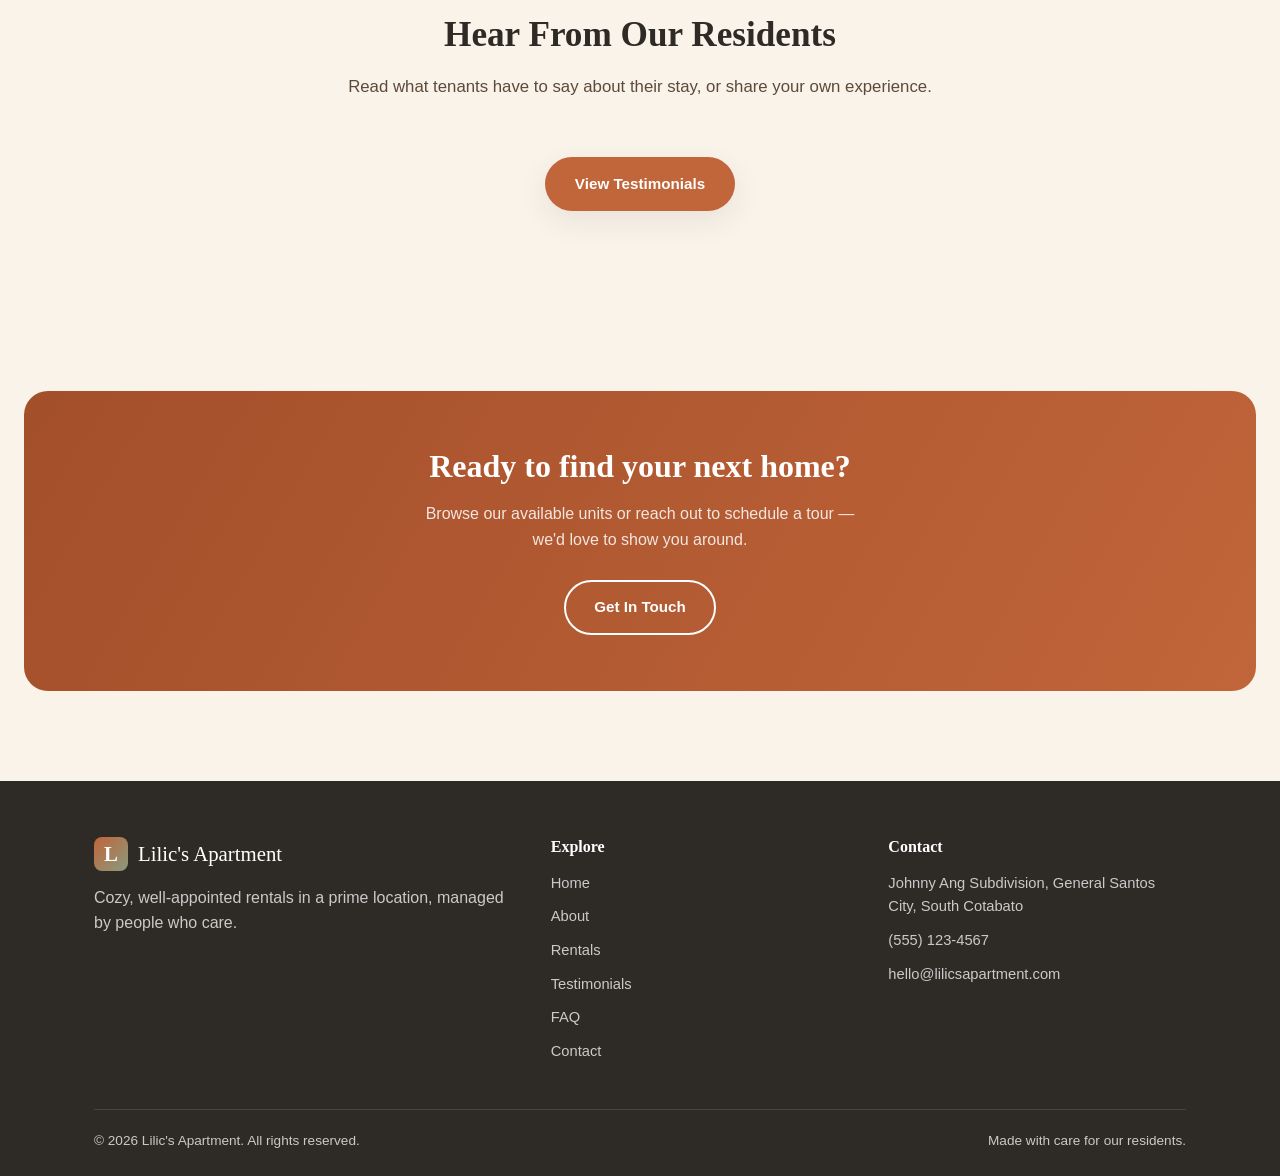
==== commit 7c5c4afb: "Split testimonials and FAQ into their own pages Move the tenant remarks form to a dedicated Testimon" ====
--- a/index.html
+++ b/index.html
@@ -19,6 +19,8 @@
         <li><a href="index.html" class="active">Home</a></li>
         <li><a href="about.html">About</a></li>
         <li><a href="rentals.html">Rentals</a></li>
+        <li><a href="testimonials.html">Testimonials</a></li>
+        <li><a href="faq.html">FAQ</a></li>
         <li><a href="contact.html">Contact</a></li>
       </ul>
       <button class="nav-toggle" aria-label="Toggle menu">
@@ -101,47 +103,16 @@
       </div>
     </section>
 
-    <!-- Testimonials -->
+    <!-- Testimonials teaser -->
     <section>
       <div class="container">
         <div class="section-head">
-          <h2>Share Your Stay</h2>
-          <p>We're just getting started collecting stories from our residents — be the first to share what your stay with us has been like.</p>
+          <h2>Hear From Our Residents</h2>
+          <p>Read what tenants have to say about their stay, or share your own experience.</p>
         </div>
-        <div id="testimonial-list" class="grid grid-3" style="margin-bottom: 40px;"></div>
-        <form class="contact-form" id="testimonial-form" style="max-width: 640px; margin: 0 auto;">
-          <div class="form-row">
-            <div class="field">
-              <label for="t-name">Your Name</label>
-              <input type="text" id="t-name" name="name" placeholder="Jane Doe" required>
-            </div>
-            <div class="field">
-              <label for="t-unit">Unit Type</label>
-              <select id="t-unit" name="unit">
-                <option>Studio</option>
-                <option>1 Bedroom</option>
-                <option>2 Bedroom (w/o Balcony)</option>
-                <option>2 Bedroom (with Balcony)</option>
-              </select>
-            </div>
-          </div>
-          <div class="field">
-            <label for="t-rating">Rating</label>
-            <select id="t-rating" name="rating">
-              <option value="5">★★★★★ Excellent</option>
-              <option value="4">★★★★☆ Great</option>
-              <option value="3">★★★☆☆ Good</option>
-              <option value="2">★★☆☆☆ Fair</option>
-              <option value="1">★☆☆☆☆ Poor</option>
-            </select>
-          </div>
-          <div class="field">
-            <label for="t-message">Your Remarks</label>
-            <textarea id="t-message" name="message" placeholder="Tell us about your stay..." required></textarea>
-          </div>
-          <button type="submit" class="btn btn-primary btn-block">Submit Your Remarks</button>
-          <p class="form-note" id="testimonial-note"></p>
-        </form>
+        <div class="text-center">
+          <a href="testimonials.html" class="btn btn-primary">View Testimonials</a>
+        </div>
       </div>
     </section>
 
@@ -171,6 +142,8 @@
             <li><a href="index.html">Home</a></li>
             <li><a href="about.html">About</a></li>
             <li><a href="rentals.html">Rentals</a></li>
+            <li><a href="testimonials.html">Testimonials</a></li>
+            <li><a href="faq.html">FAQ</a></li>
             <li><a href="contact.html">Contact</a></li>
           </ul>
         </div>
--- a/css/style.css
+++ b/css/style.css
@@ -103,7 +103,7 @@
 
 .nav-links {
   display: flex;
-  gap: 32px;
+  gap: 24px;
   list-style: none;
   margin: 0;
   padding: 0;
@@ -111,7 +111,7 @@
 
 .nav-links a {
   font-weight: 600;
-  font-size: 0.95rem;
+  font-size: 0.9rem;
   padding: 6px 2px;
   border-bottom: 2px solid transparent;
   transition: border-color 0.2s ease, color 0.2s ease;
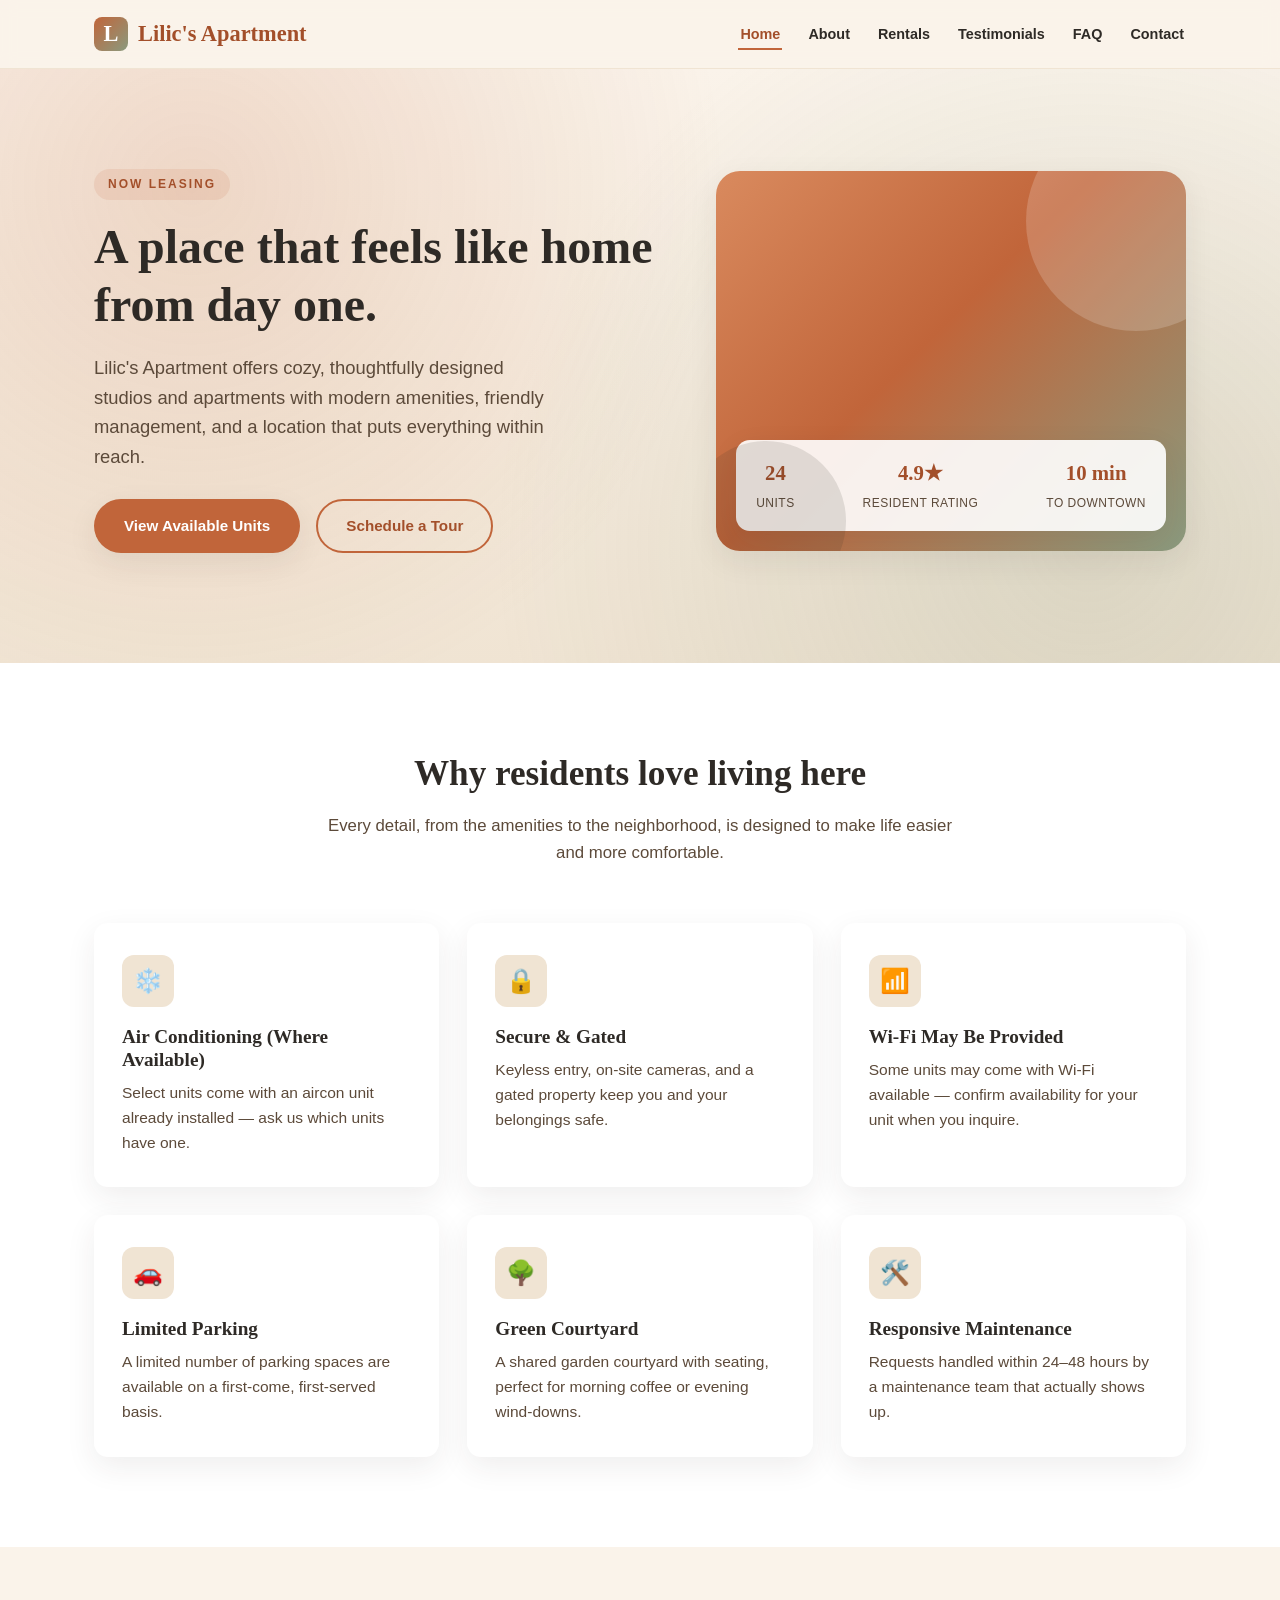
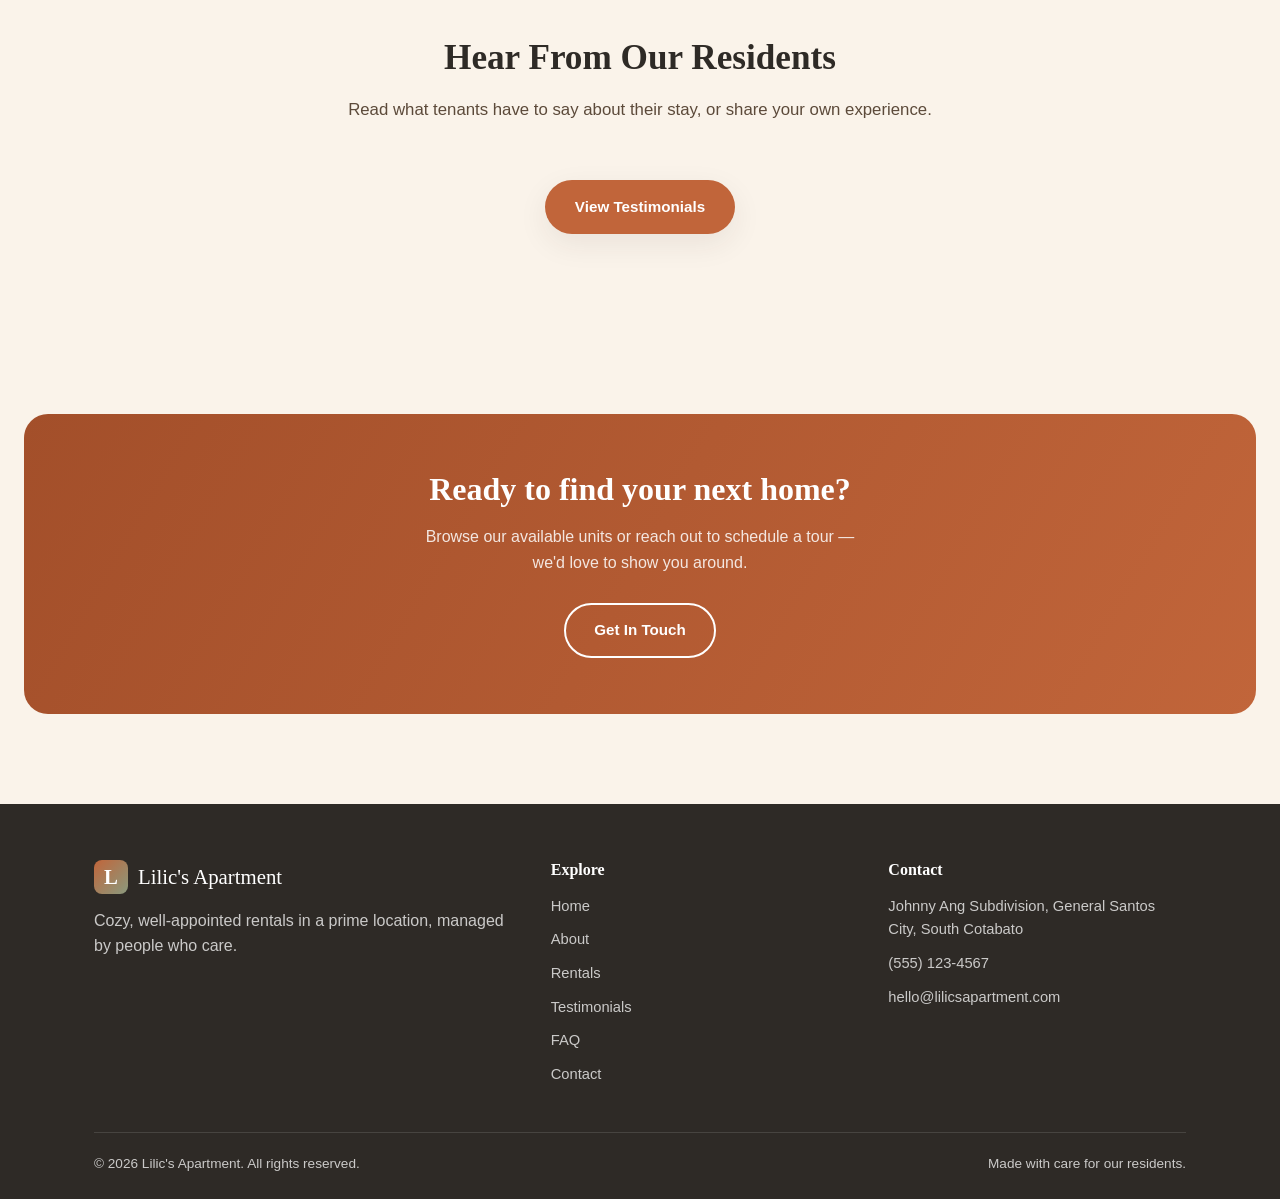
==== commit 2dddb31f: "Correct amenities: bare units, aircon where available, Wi-Fi maybe Remove furnished-unit and on-site" ====
--- a/index.html
+++ b/index.html
@@ -70,9 +70,9 @@
         </div>
         <div class="grid grid-3">
           <div class="card">
-            <div class="icon">🛋️</div>
-            <h3>Fully Furnished Options</h3>
-            <p>Move in with just a suitcase — furnished units come with everything you need from day one.</p>
+            <div class="icon">❄️</div>
+            <h3>Air Conditioning (Where Available)</h3>
+            <p>Select units come with an aircon unit already installed — ask us which units have one.</p>
           </div>
           <div class="card">
             <div class="icon">🔒</div>
@@ -80,14 +80,14 @@
             <p>Keyless entry, on-site cameras, and a gated property keep you and your belongings safe.</p>
           </div>
           <div class="card">
-            <div class="icon">🧺</div>
-            <h3>On-Site Laundry</h3>
-            <p>Coin-free laundry facilities available to all residents, steps from your front door.</p>
+            <div class="icon">📶</div>
+            <h3>Wi-Fi May Be Provided</h3>
+            <p>Some units may come with Wi-Fi available — confirm availability for your unit when you inquire.</p>
           </div>
           <div class="card">
             <div class="icon">🚗</div>
-            <h3>Private Parking</h3>
-            <p>Reserved, covered parking spots available for every unit — no more circling the block.</p>
+            <h3>Limited Parking</h3>
+            <p>A limited number of parking spaces are available on a first-come, first-served basis.</p>
           </div>
           <div class="card">
             <div class="icon">🌳</div>
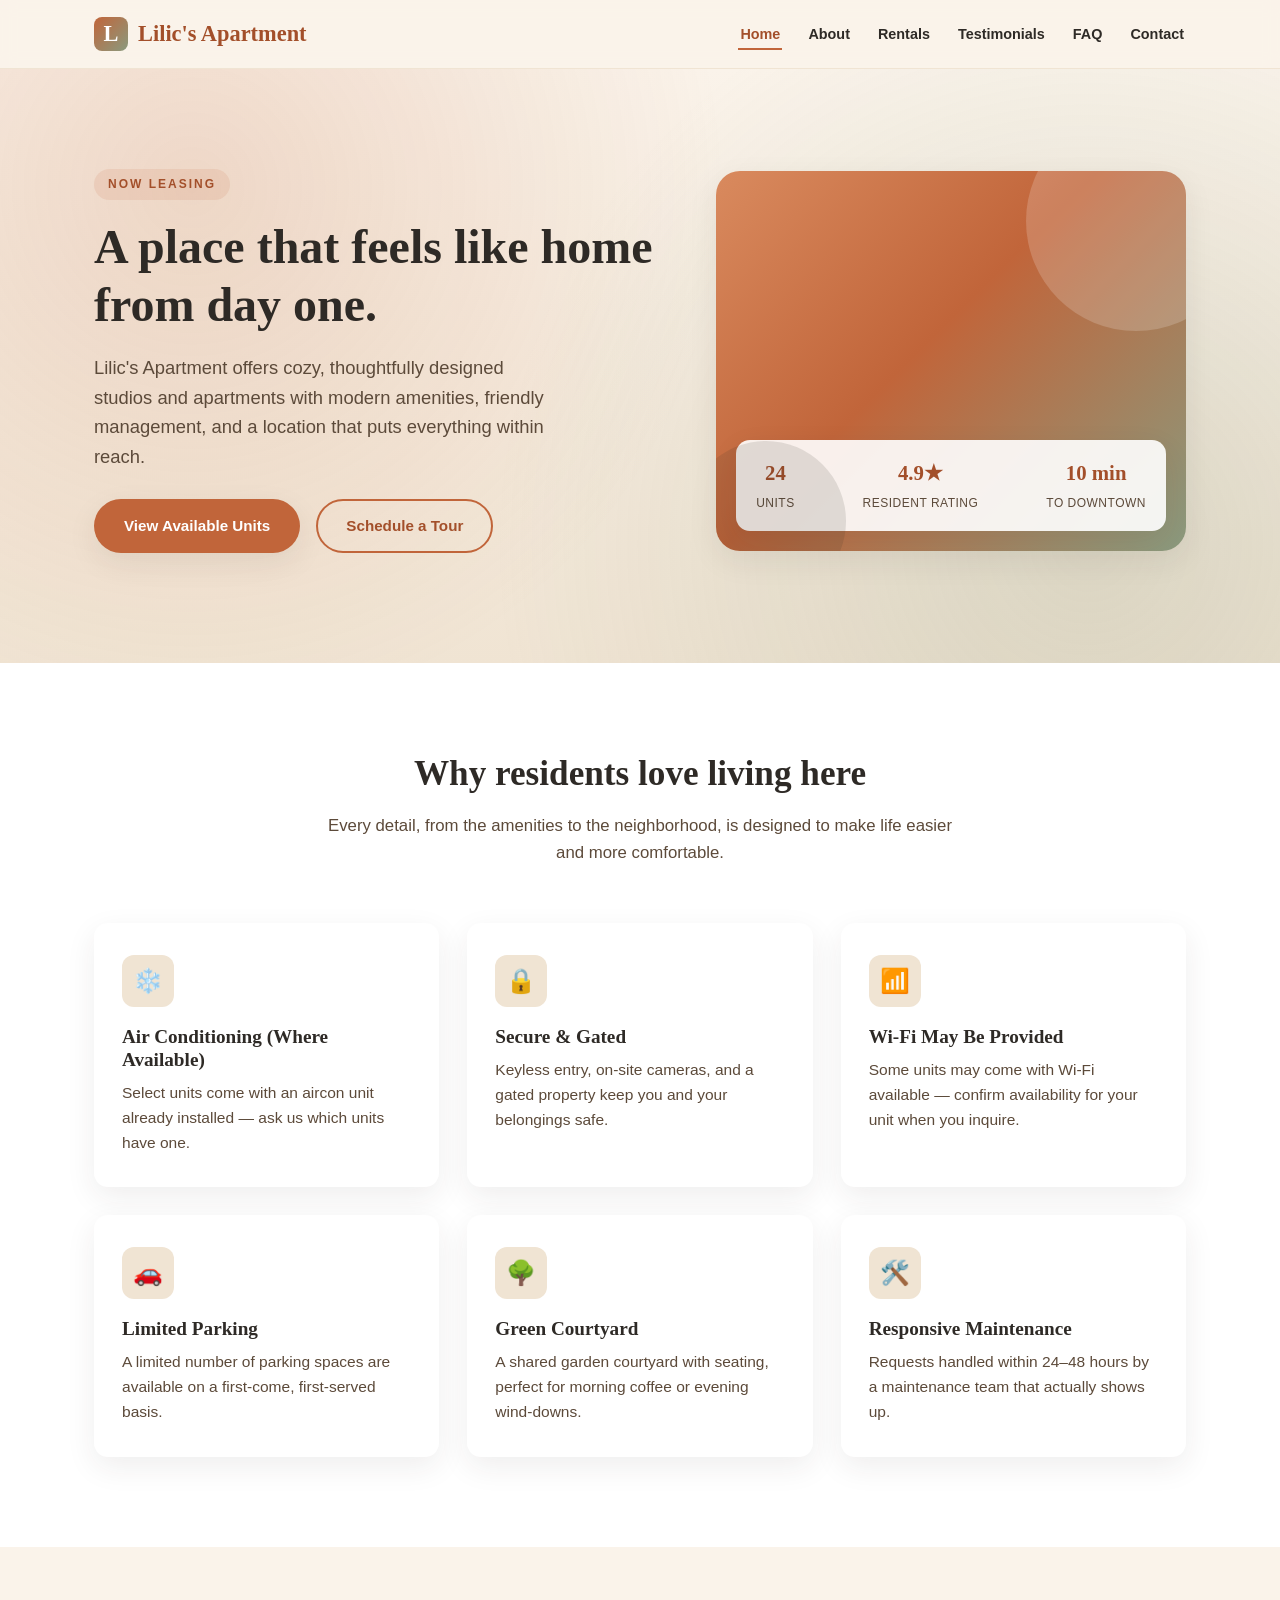
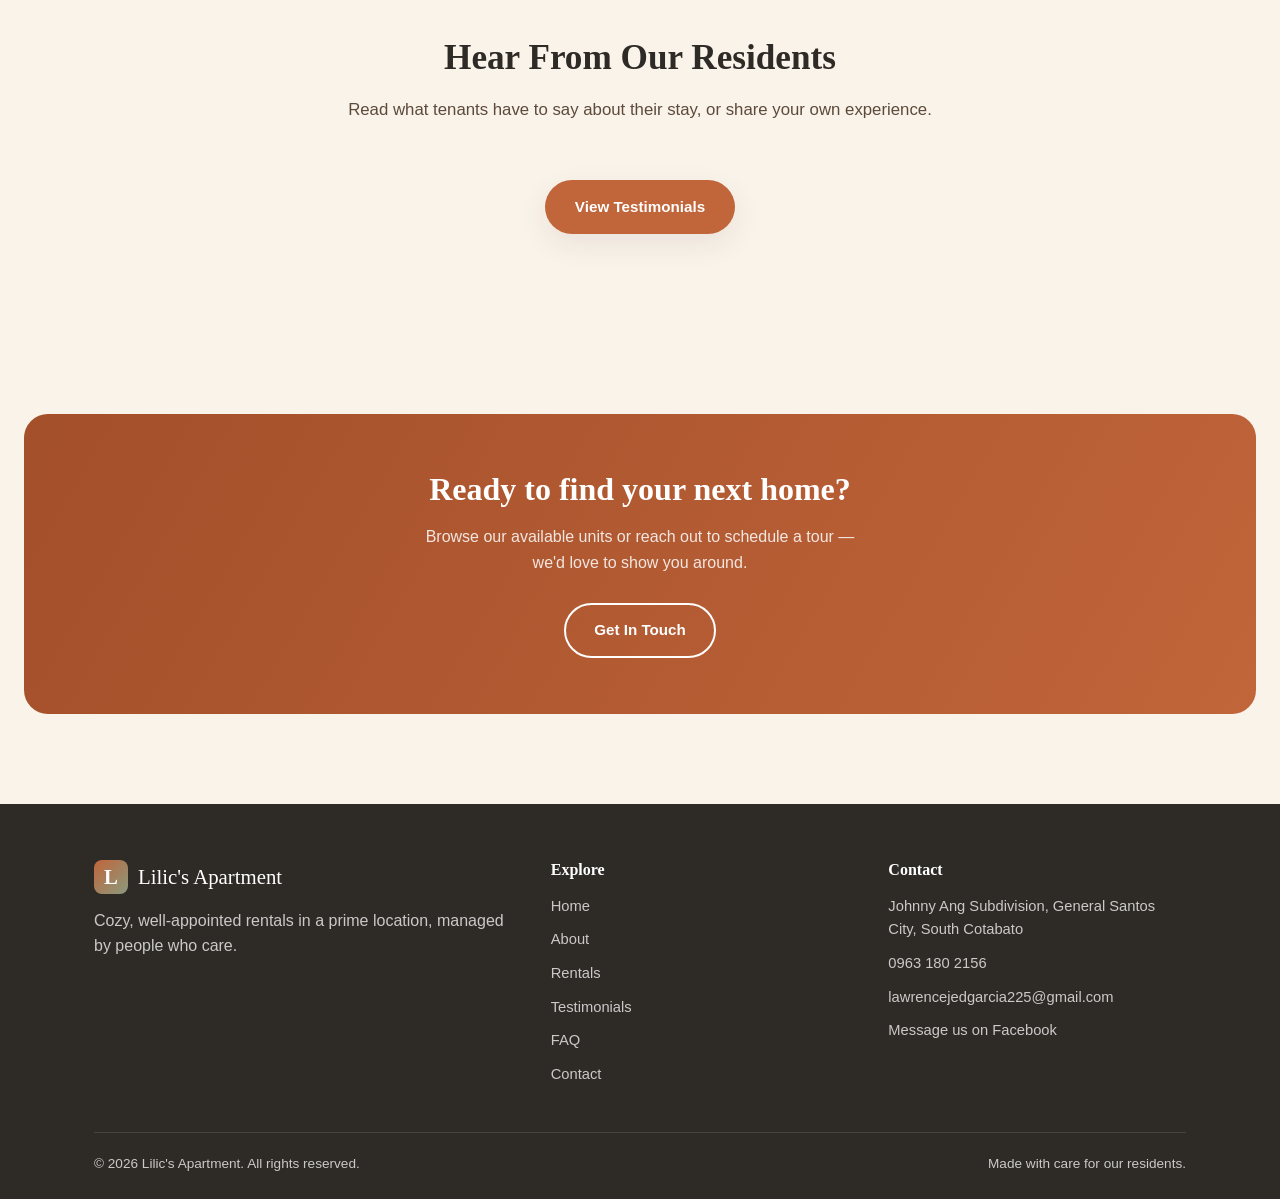
==== commit 3949e8a3: "Add real contact info: phone, email, and Facebook Replace placeholder phone/email with the real numb" ====
--- a/index.html
+++ b/index.html
@@ -151,8 +151,9 @@
           <h4>Contact</h4>
           <ul>
             <li>Johnny Ang Subdivision, General Santos City, South Cotabato</li>
-            <li>(555) 123-4567</li>
-            <li>hello@lilicsapartment.com</li>
+            <li><a href="tel:+639631802156">0963 180 2156</a></li>
+            <li><a href="mailto:lawrencejedgarcia225@gmail.com">lawrencejedgarcia225@gmail.com</a></li>
+            <li><a href="https://www.facebook.com/LjGarcia101" target="_blank" rel="noopener">Message us on Facebook</a></li>
           </ul>
         </div>
       </div>
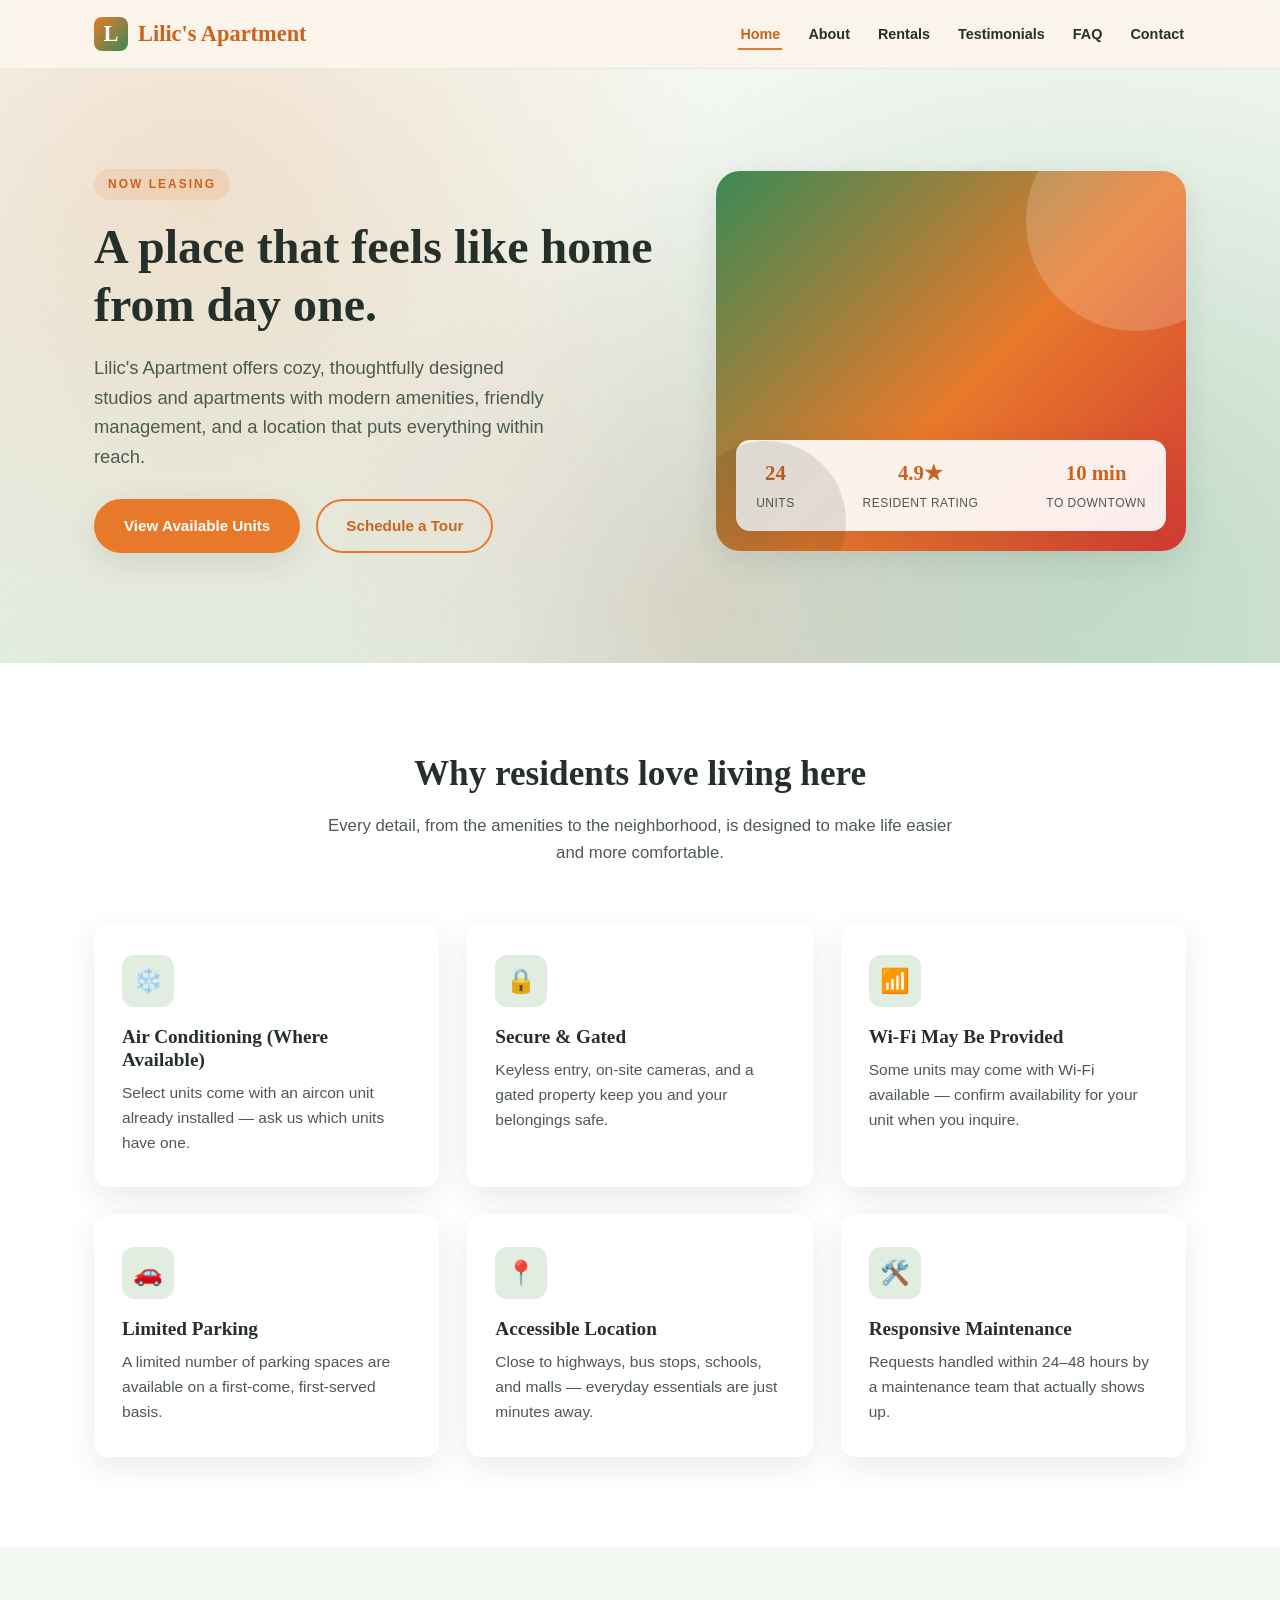
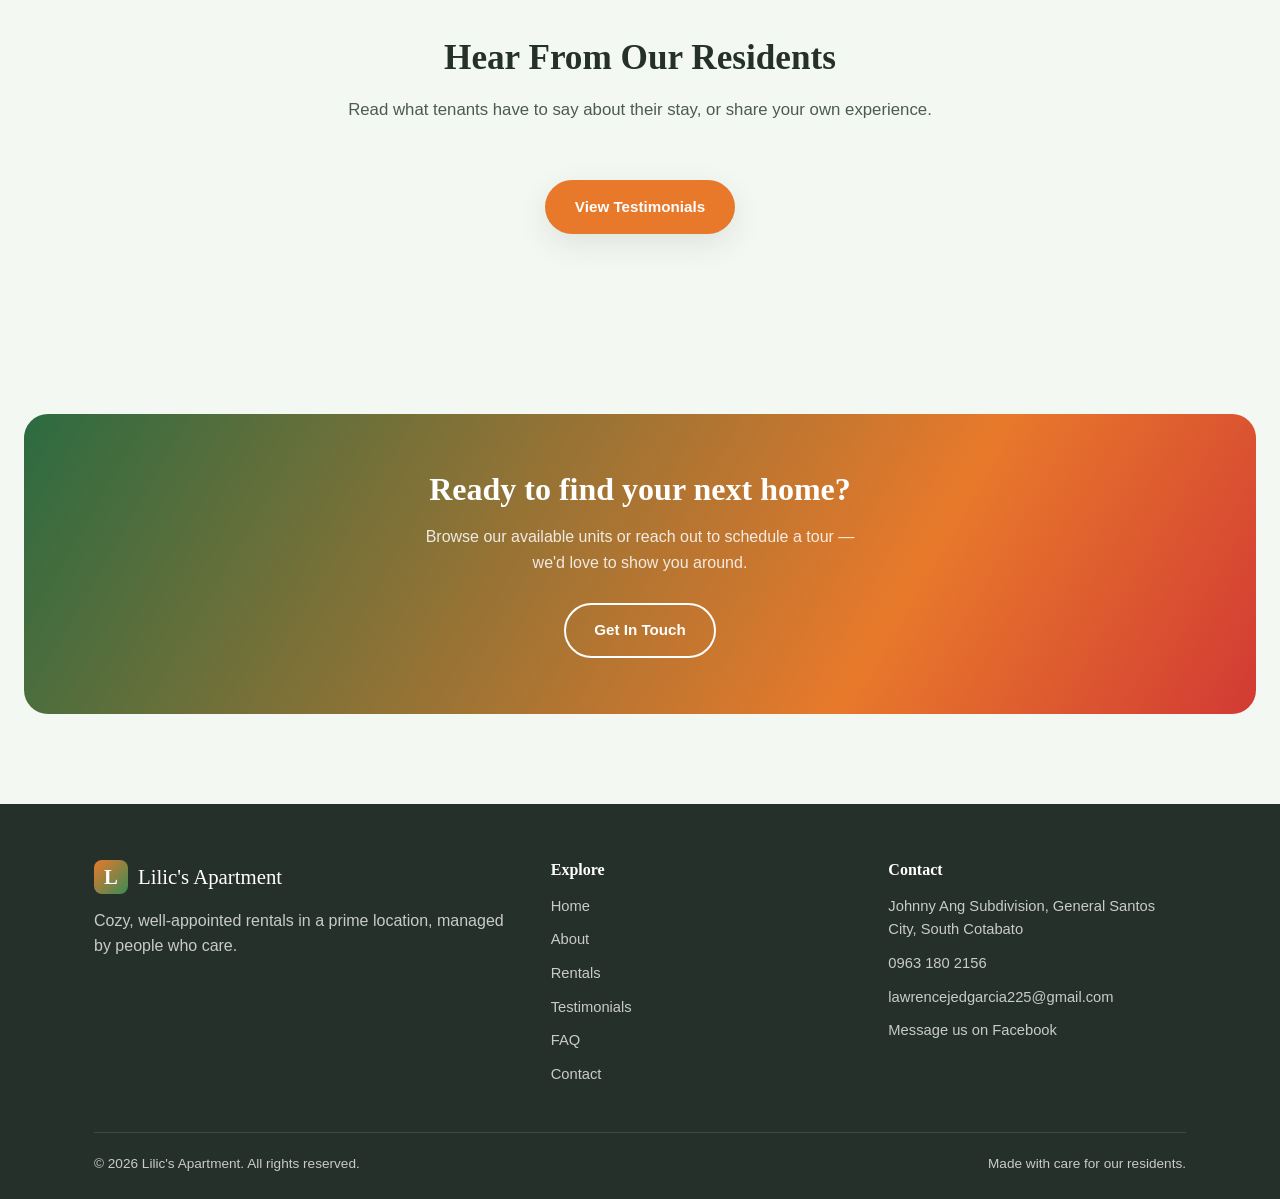
==== commit b9eb2f2e: "Replace Green Courtyard card with Accessible Location Swap the courtyard amenity for a location high" ====
--- a/index.html
+++ b/index.html
@@ -90,9 +90,9 @@
             <p>A limited number of parking spaces are available on a first-come, first-served basis.</p>
           </div>
           <div class="card">
-            <div class="icon">🌳</div>
-            <h3>Green Courtyard</h3>
-            <p>A shared garden courtyard with seating, perfect for morning coffee or evening wind-downs.</p>
+            <div class="icon">📍</div>
+            <h3>Accessible Location</h3>
+            <p>Close to highways, bus stops, schools, and malls — everyday essentials are just minutes away.</p>
           </div>
           <div class="card">
             <div class="icon">🛠️</div>
--- a/css/style.css
+++ b/css/style.css
@@ -1,15 +1,22 @@
 /* ===== Lilic's Apartment — shared styles ===== */
 
 :root {
-  --terracotta: #c1653a;
-  --terracotta-dark: #a34f2a;
-  --cream: #faf3ea;
-  --cream-dark: #f0e4d3;
-  --charcoal: #2e2a26;
-  --brown: #5c4a3a;
-  --sage: #8a9a7e;
+  /* Primary accent (buttons, links) — warm orange */
+  --terracotta: #e8792b;
+  --terracotta-dark: #c9631d;
+  /* Secondary accent — green */
+  --sage: #3a8a55;
+  --sage-dark: #2c6b41;
+  /* Tertiary accent — red */
+  --red: #d23a34;
+  --red-dark: #ab2a25;
+  /* Neutrals */
+  --cream: #f4f8f3;
+  --cream-dark: #e2ede2;
+  --charcoal: #26302a;
+  --brown: #4d5a50;
   --white: #ffffff;
-  --shadow: 0 10px 30px rgba(46, 42, 38, 0.08);
+  --shadow: 0 10px 30px rgba(38, 48, 42, 0.10);
   --radius: 14px;
   --max-width: 1140px;
   --font-heading: 'Georgia', 'Times New Roman', serif;
@@ -189,8 +196,9 @@
   position: relative;
   padding: 100px 0 110px;
   background:
-    radial-gradient(circle at 15% 20%, rgba(193, 101, 58, 0.18), transparent 45%),
-    radial-gradient(circle at 85% 80%, rgba(138, 154, 126, 0.22), transparent 50%),
+    radial-gradient(circle at 15% 20%, rgba(232, 121, 43, 0.18), transparent 45%),
+    radial-gradient(circle at 85% 80%, rgba(58, 138, 85, 0.22), transparent 50%),
+    radial-gradient(circle at 55% 90%, rgba(210, 58, 52, 0.12), transparent 45%),
     linear-gradient(180deg, var(--cream) 0%, var(--cream-dark) 100%);
   overflow: hidden;
 }
@@ -209,7 +217,7 @@
   font-size: 0.75rem;
   font-weight: 700;
   color: var(--terracotta-dark);
-  background: rgba(193, 101, 58, 0.12);
+  background: rgba(232, 121, 43, 0.14);
   padding: 6px 14px;
   border-radius: 999px;
   margin-bottom: 18px;
@@ -238,7 +246,7 @@
   position: relative;
   height: 380px;
   border-radius: 24px;
-  background: linear-gradient(135deg, #d98a5e 0%, var(--terracotta) 45%, var(--sage) 100%);
+  background: linear-gradient(135deg, var(--sage) 0%, var(--terracotta) 55%, var(--red) 100%);
   box-shadow: var(--shadow);
   overflow: hidden;
 }
@@ -396,7 +404,7 @@
 
 .unit-photo {
   height: 190px;
-  background: linear-gradient(135deg, var(--sage), var(--terracotta));
+  background: linear-gradient(135deg, var(--sage) 0%, var(--terracotta) 60%, var(--red) 100%);
   position: relative;
 }
 
@@ -518,7 +526,7 @@
 /* ===== CTA Banner ===== */
 
 .cta-banner {
-  background: linear-gradient(120deg, var(--terracotta-dark), var(--terracotta));
+  background: linear-gradient(120deg, var(--sage-dark) 0%, var(--terracotta) 70%, var(--red) 100%);
   color: var(--white);
   border-radius: 24px;
   padding: 56px 48px;
@@ -559,7 +567,7 @@
 .about-art {
   height: 420px;
   border-radius: 24px;
-  background: linear-gradient(160deg, var(--sage), var(--cream-dark) 60%, var(--terracotta));
+  background: linear-gradient(160deg, var(--sage) 0%, var(--cream-dark) 55%, var(--terracotta) 85%, var(--red) 100%);
   box-shadow: var(--shadow);
 }
 
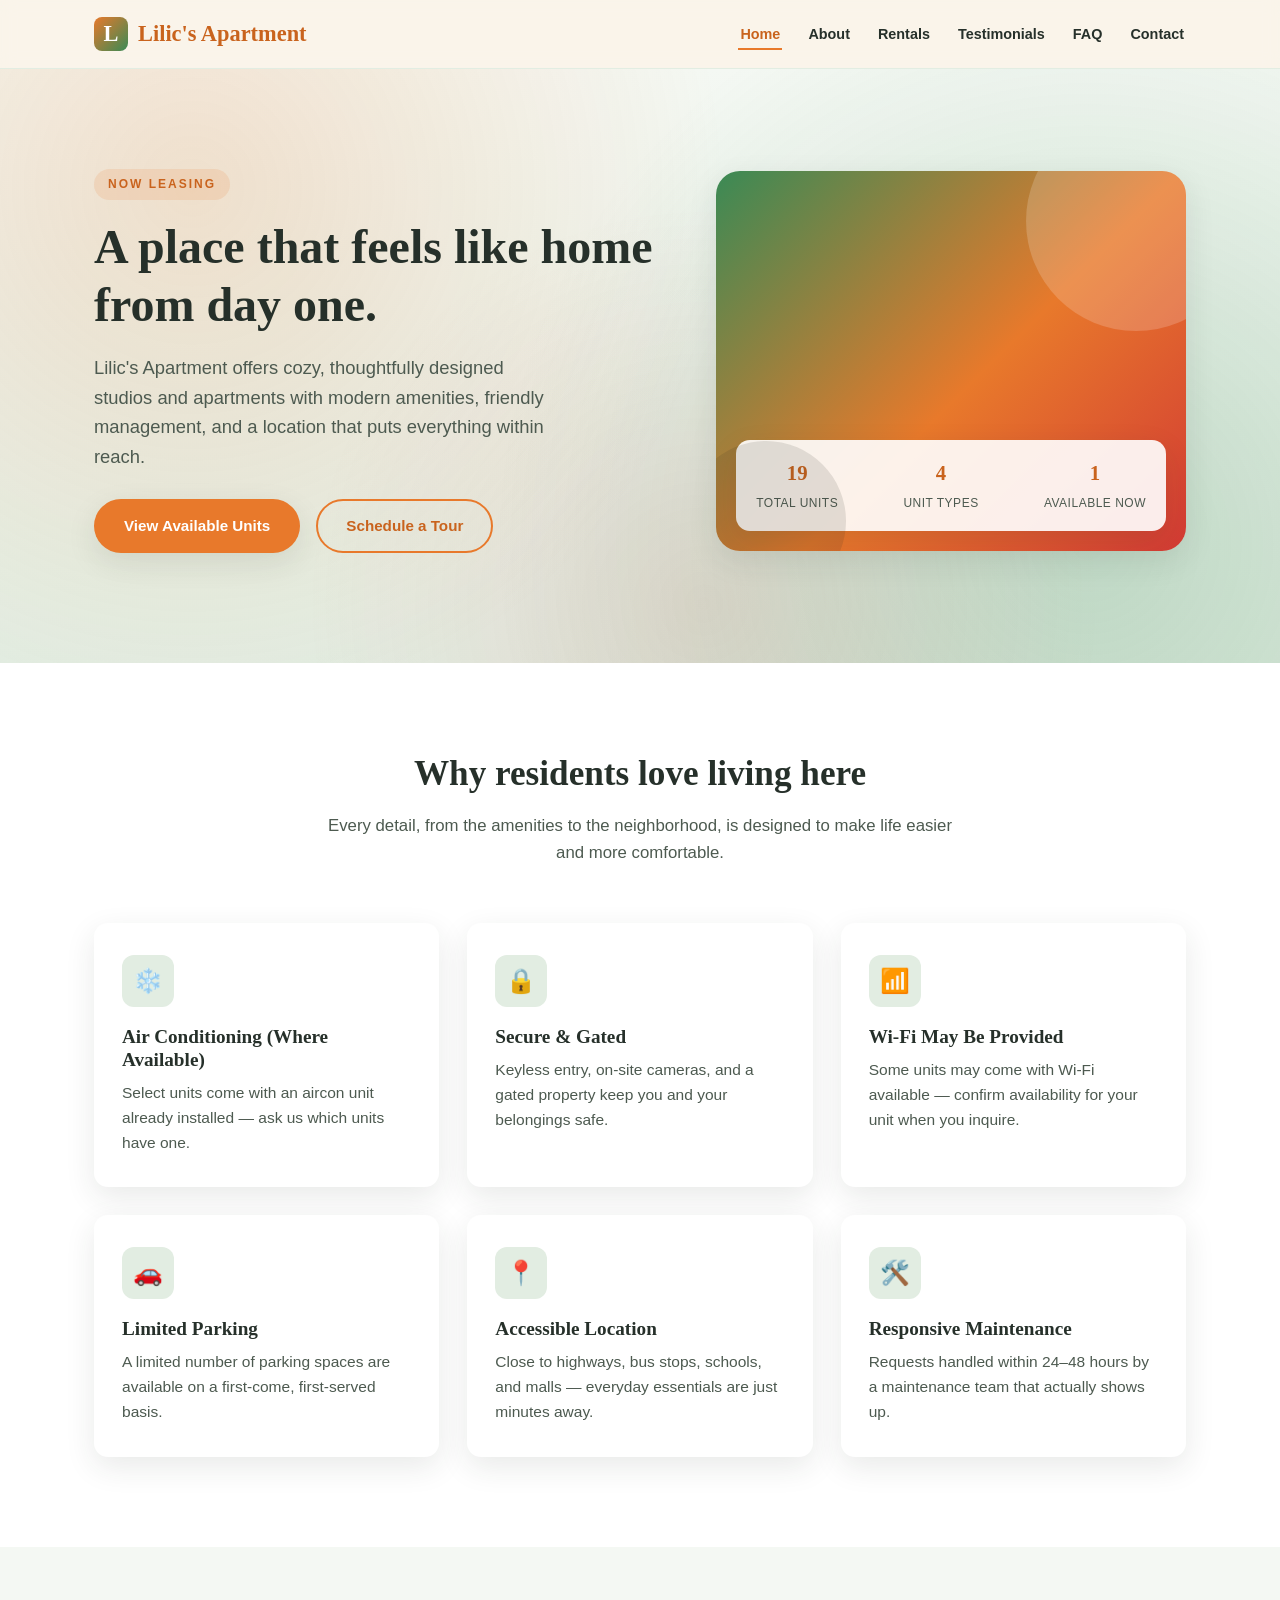
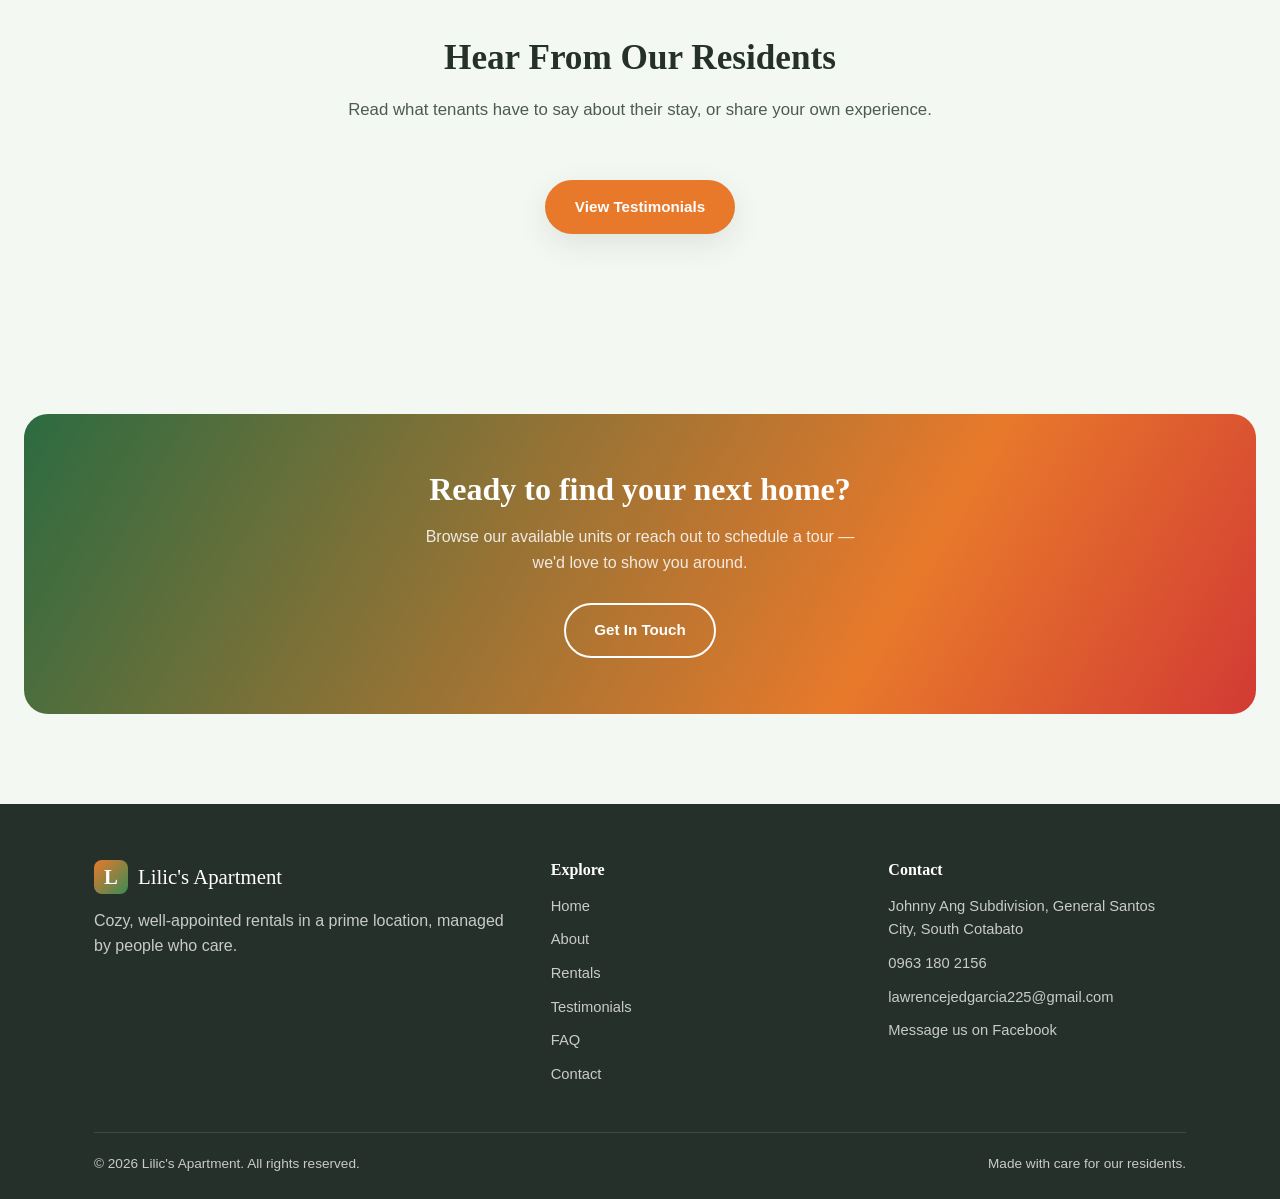
==== commit 6d3bb3a3: "Show unit counts and current occupancy on Rentals Add per-unit counts and availability badges: Studi" ====
--- a/index.html
+++ b/index.html
@@ -45,16 +45,16 @@
         <div class="hero-art">
           <div class="hero-stats">
             <div>
-              <strong>24</strong>
-              <span>Units</span>
+              <strong>19</strong>
+              <span>Total Units</span>
             </div>
             <div>
-              <strong>4.9★</strong>
-              <span>Resident Rating</span>
+              <strong>4</strong>
+              <span>Unit Types</span>
             </div>
             <div>
-              <strong>10 min</strong>
-              <span>To Downtown</span>
+              <strong>1</strong>
+              <span>Available Now</span>
             </div>
           </div>
         </div>
--- a/css/style.css
+++ b/css/style.css
@@ -452,6 +452,39 @@
   flex-wrap: wrap;
 }
 
+.unit-status {
+  display: inline-block;
+  font-size: 0.78rem;
+  font-weight: 700;
+  text-transform: uppercase;
+  letter-spacing: 0.5px;
+  padding: 5px 12px;
+  border-radius: 999px;
+  margin: 4px 0 4px;
+}
+
+.unit-status.available {
+  color: var(--sage-dark);
+  background: rgba(58, 138, 85, 0.14);
+}
+
+.unit-status.occupied {
+  color: var(--red-dark);
+  background: rgba(210, 58, 52, 0.12);
+}
+
+.btn.btn-disabled {
+  background: var(--cream-dark);
+  color: var(--brown);
+  box-shadow: none;
+  cursor: not-allowed;
+}
+
+.btn.btn-disabled:hover {
+  transform: none;
+  background: var(--cream-dark);
+}
+
 .unit-features {
   list-style: none;
   padding: 0;
